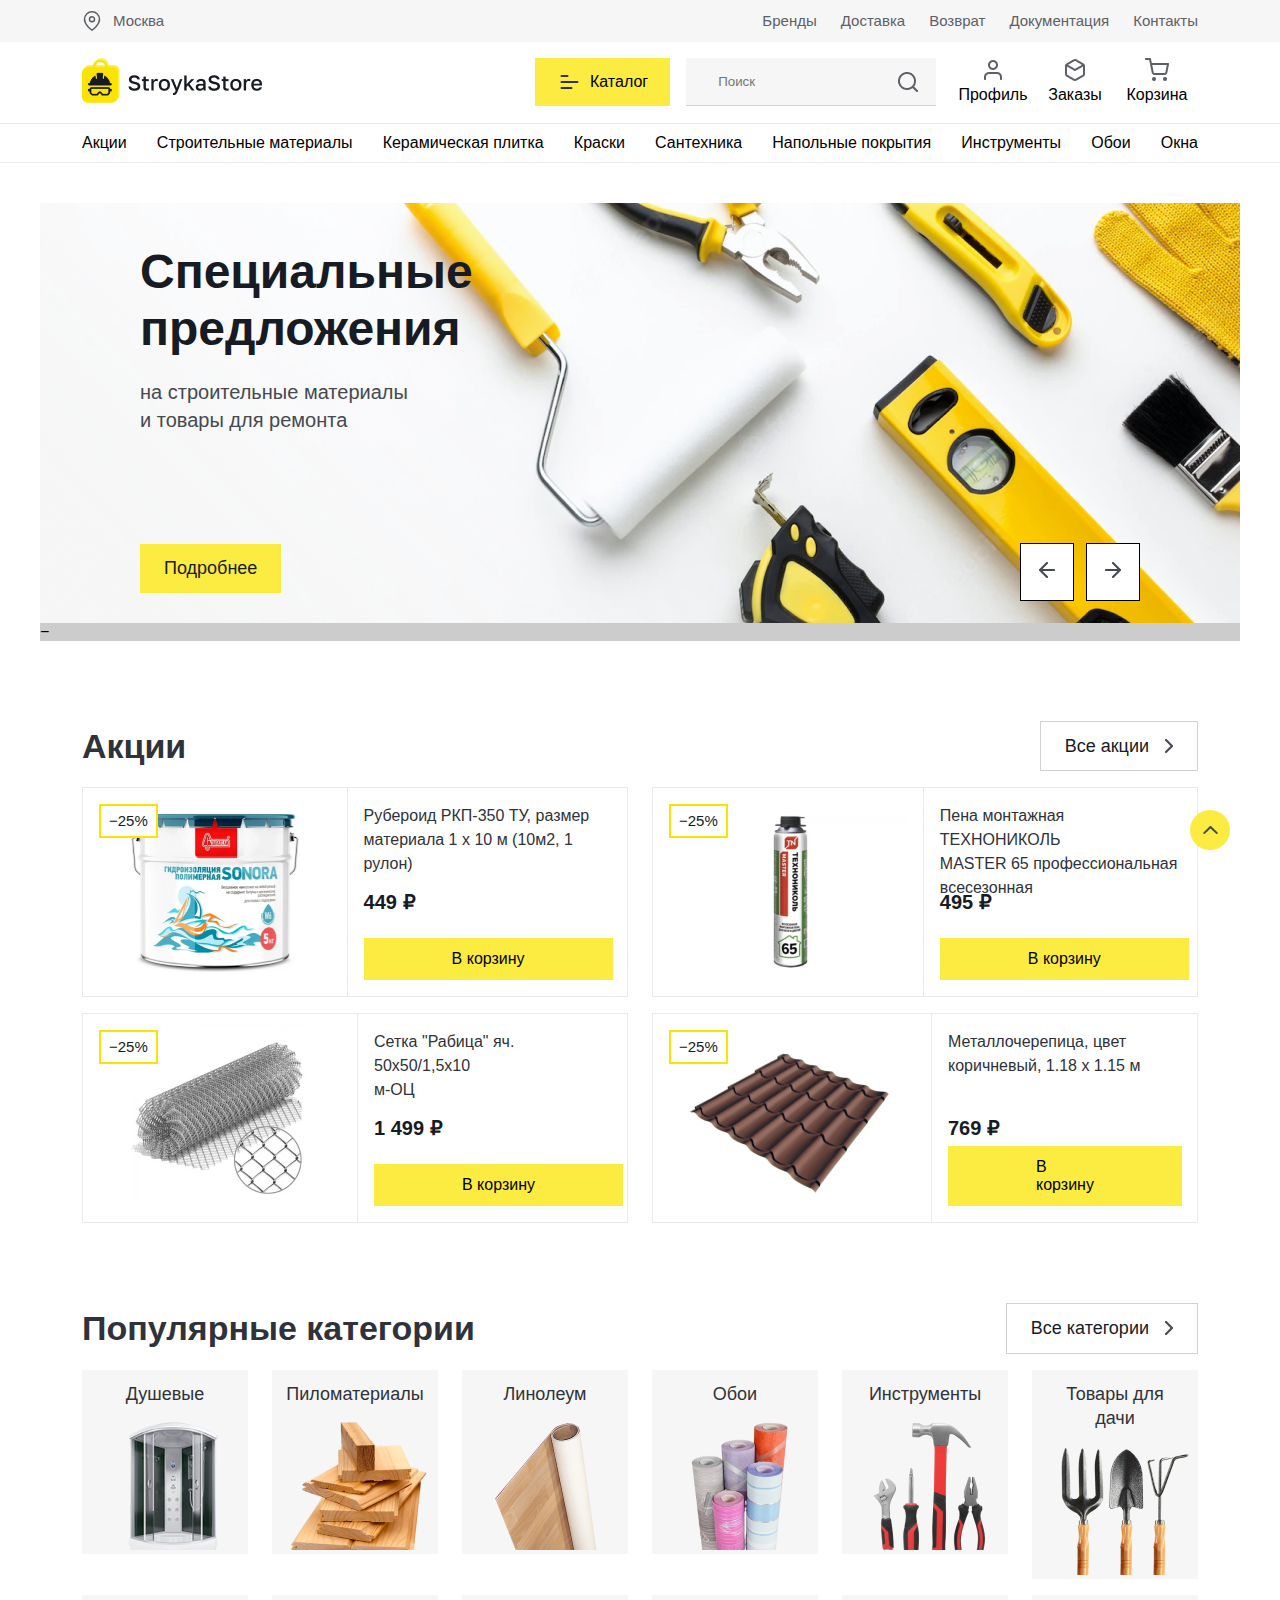
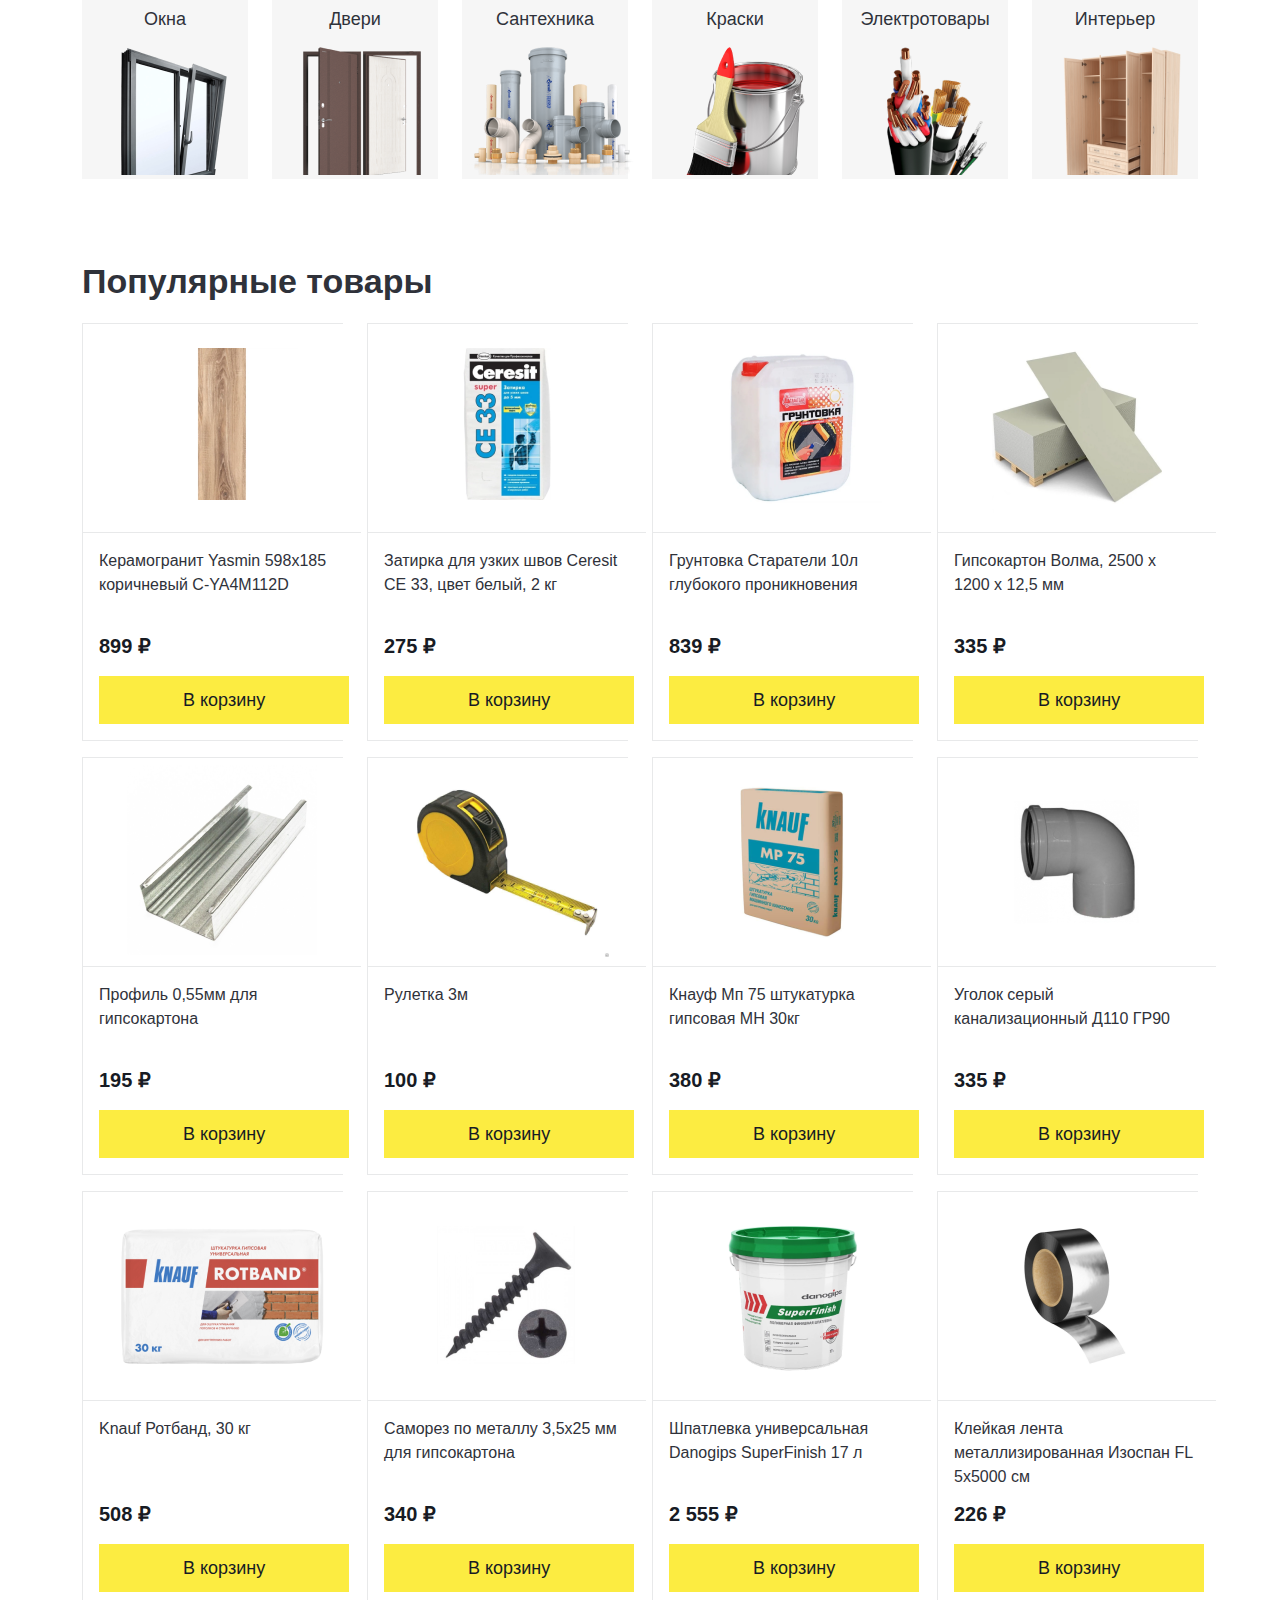
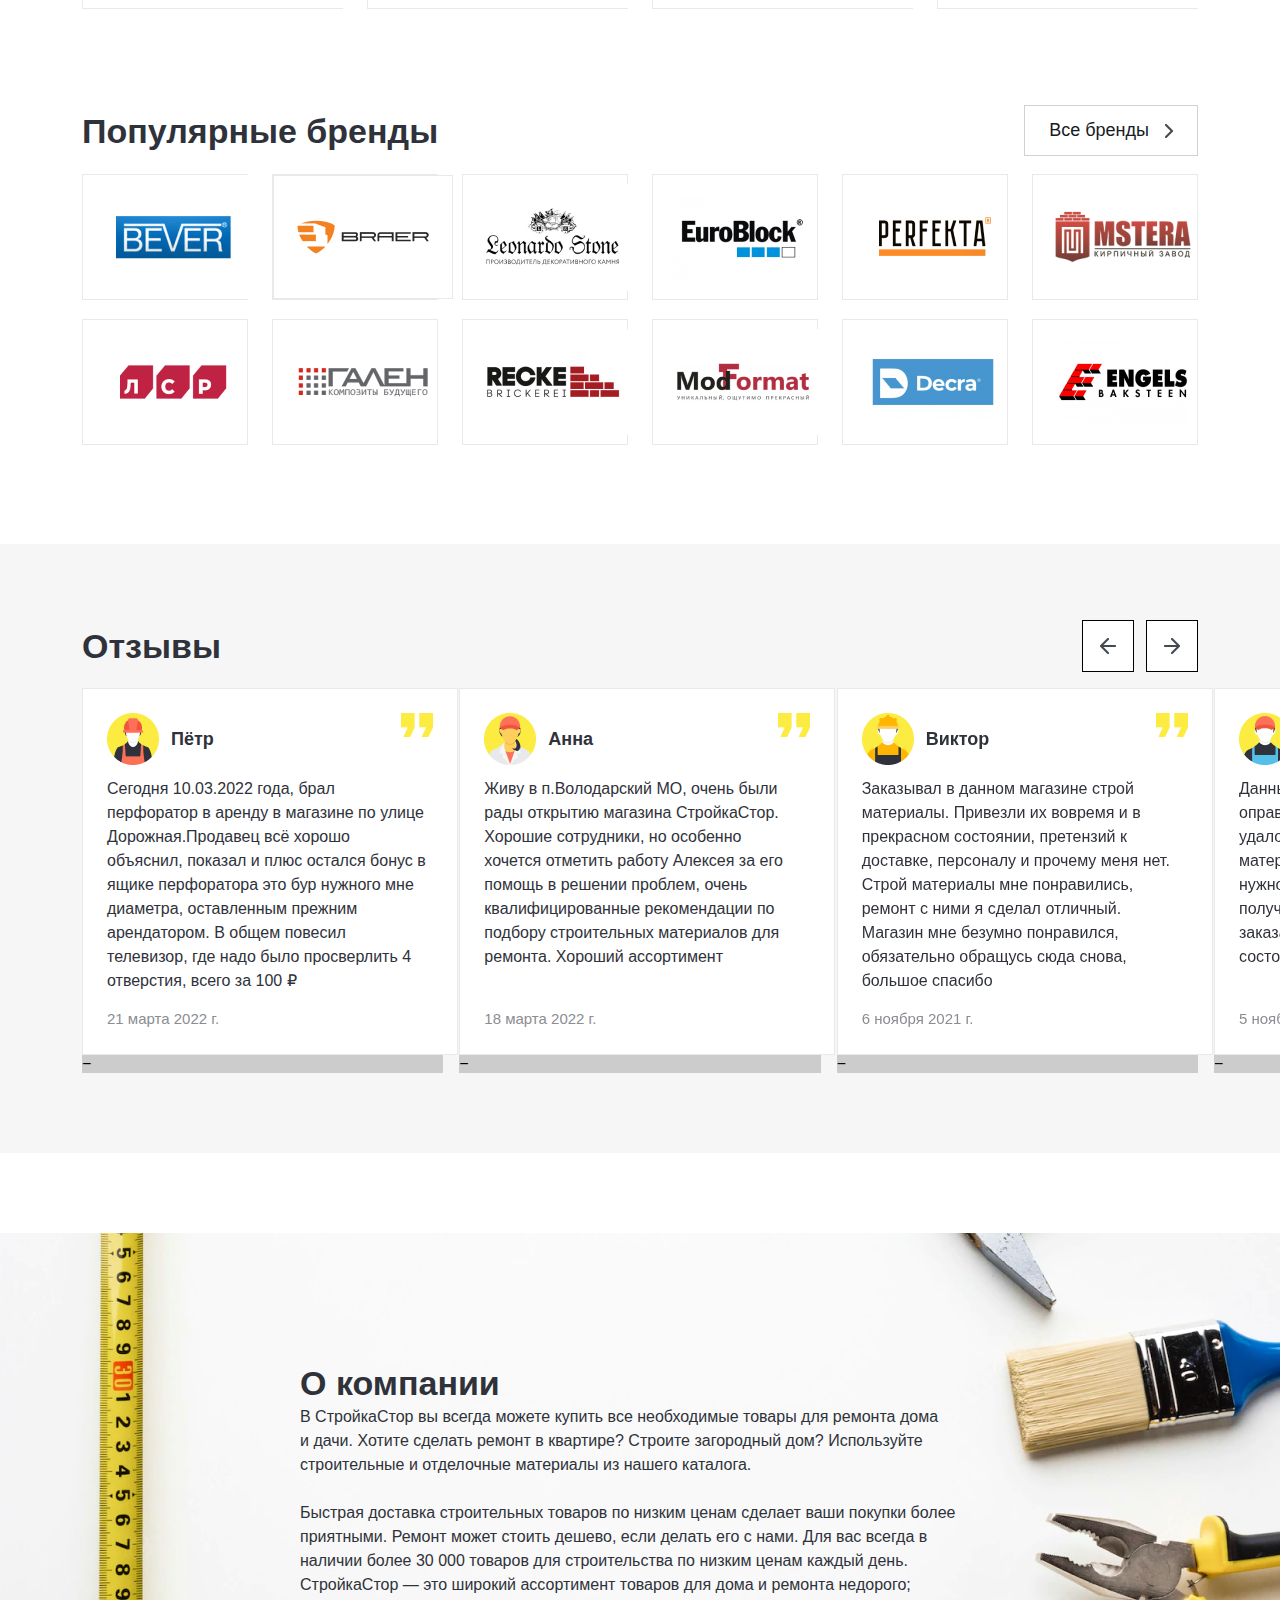
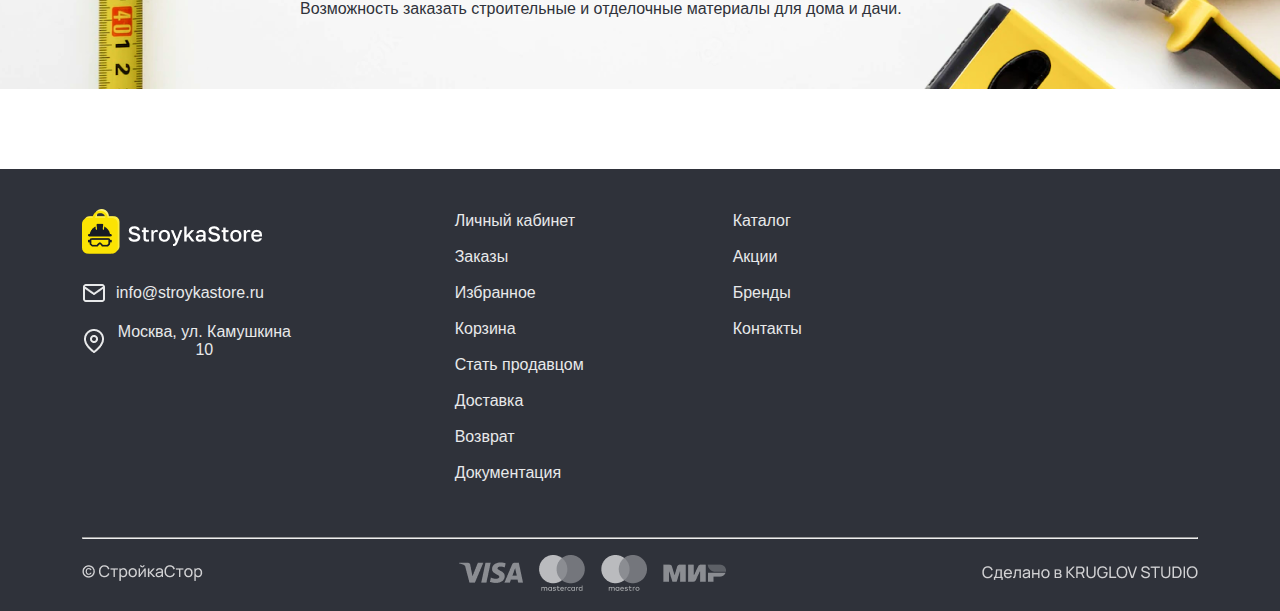
==== index.html @ e0a4f1cd "обновила структуру" ====
<!DOCTYPE html>
<html lang="en">

<head>
    <meta charset="UTF-8">
    <meta http-equiv="X-UA-Compatible" content="IE=edge">
    <meta name="viewport" content="width=device-width, initial-scale=1.0">
    <title>Document</title>
    <link rel="stylesheet" href="./src/css/style.css">
</head>

<body>
    <header class="header" id="header">
        <div class="header-desktop">
            <div class="header-top">
                <div class="container">
                    <div class="d-flex justify-content-between align-items-center">
                        <a href="#" class="header-top__link" id="open-city-popup">
                            <img class="header-top__img" src="./src/images/header/location.svg" alt="pin"> Москва
                        </a>
                        <div class="d-flex header-top__menu">
                            <a href="./src/pages/brand/" class="header-top__link">Бренды</a>
                            <a href="./src/pages/delivery/" class="header-top__link">Доставка</a>
                            <a href="./src/pages/return/" class="header-top__link">Возврат</a>
                            <a href="./src/pages/docs/" class="header-top__link">Документация</a>
                            <a href="./src/pages/contacts/" class="header-top__link">Контакты</a>
                        </div>
                    </div>
                </div>
            </div>
            <div class="header-middle">
                <div class="container">
                    <div class="d-flex justify-content-between">
                        <a href="" class="header-middle__logo">
                            <img src="./src/images/header/logo.png" alt="" class="header-middle__logo-img">
                        </a>
                        <div class="d-flex align-items-center header-middle__common">
                            <a href="./src/pages/catalog/" class="header-middle__catalog">
                                <svg width="25" height="24" viewBox="0 0 25 24" fill="none"
                                    xmlns="http://www.w3.org/2000/svg">
                                    <path d="M4.5 18L14.5 18" stroke="#2F323A" stroke-width="2" stroke-linecap="round"
                                        stroke-linejoin="round" />
                                    <path d="M4.5 12L20.5 12" stroke="#2F323A" stroke-width="2" stroke-linecap="round"
                                        stroke-linejoin="round" />
                                    <path d="M4.5 6L10.5 6" stroke="#2F323A" stroke-width="2" stroke-linecap="round"
                                        stroke-linejoin="round" />
                                </svg>
                                Каталог
                            </a>

                            <form action="" class="header-middle__form">
                                <input type="text" placeholder="Поиск" class="header-middle__input">
                                <button type="submit" class="header-middle__btn">
                                    <img class="header-middle__img" src="./src/images/header/Icon (4).png" alt="">
                                </button>
                            </form>
                            <div class="header-middle__profile">
                                <a href="" class="header-middle__link" id="open-login-popup">
                                    <img src="./src/images/header/Icon (1).png" alt="">
                                    Профиль
                                </a>
                                <a href="" class="header-middle__link">
                                    <img src="./src/images/header/Icon (2).png" alt="">
                                    <br>
                                    Заказы
                                </a>
                                <a href="" class="header-middle__link">
                                    <img src="./src/images/header/Icon (3).png" alt="">
                                    Корзина
                                </a>
                            </div>
                        </div>
                    </div>
                </div>
            </div>
            <div class="header-bottom">
                <div class="container">
                    <nav class="d-flex header-bottom__nav justify-content-between align-items-center">
                        <a href="" class="header-bottom__link">Акции</a>
                        <a href="" class="header-bottom__link">Строительные материалы</a>
                        <a href="" class="header-bottom__link">Керамическая плитка</a>
                        <a href="" class="header-bottom__link">Краски</a>
                        <a href="" class="header-bottom__link">Сантехника</a>
                        <a href="" class="header-bottom__link">Напольные покрытия</a>
                        <a href="" class="header-bottom__link">Инструменты</a>
                        <a href="" class="header-bottom__link">Обои</a>
                        <a href="" class="header-bottom__link">Окна</a>
                    </nav>


                </div>
            </div>
        </div>
        <div class="header-mobile">
            <div class="header-top">
                <div class="container">
                    <div class="d-flex justify-content-between flex-wrap">
                        <div class="burger-menu">
                            <span class="burger-menu__line"></span>
                        </div>
                        <a href="../../../" class="header-top__logo">
                            <img src="./src/images/header/logo.png" alt="" class="header-top__logo-img">
                        </a>
                        <a href="" class="header-top__link">
                            <img src="./src/images/header/Icon (3).png" alt="">
                        </a>
                        <form action="" class="header-top__form">
                            <input type="text" placeholder="Поиск" class="header-top__input">
                            <button type="submit" class="header-top__btn">
                                <img class="header-top__img" src="./src/images/header/Icon (4).png" alt="">
                            </button>
                        </form>
                    </div>
                </div>
            </div>
            <div class="header-bottom">
                <a href="" class="menu-link">Акции</a>
                <a href="" class="menu-link">Строительные материалы</a>
                <a href="" class="menu-link">Керамическая плитка</a>
                <a href="" class="menu-link">Краски</a>
                <a href="" class="menu-link">Сантехника</a>
                <a href="" class="menu-link">Напольные покрытия</a>
                <a href="" class="menu-link">Инструменты</a>
                <a href="" class="menu-link">Обои</a>
                <a href="" class="menu-link">Окна</a>
            </div>
        </div>
    </header>
    <main class="main">
        <section class="home">
            <div class="owl-carousel owl-theme owl-loaded" id="home-slider">
                <div class="owl-stage-outer">
                    <div class="owl-stage">
                        <div class="owl-item">
                            <div class="home-slide home-slide_first">
                                <h2 class="home-slide__title">
                                    Специальные <br> предложения
                                </h2>
                                <h3 class="home-slide__text">
                                    на строительные материалы <br> и товары для ремонта
                                </h3>
                                <a href="" class="home-slide__more-btn">Подробнее</a>
                            </div>

                        </div>
                        <div class="owl-item">
                            <div class="home-slide home-slide_second">
                                <h1 class="home-slide__title">
                                    Распродажа <br> инструментов
                                </h1>
                                <p class="home-slide__text">
                                    «СтройкаСтор» стремится сделать условия покупки <br> максимально выгодными для
                                    каждого
                                    покупателя, поэтому <br> на сайте регулярно появляются товары со скидкой
                                </p>
                                <a href="" class="home-slide__more-btn">Подробнее</a>
                            </div>
                        </div>
                    </div>
                </div>
                <div class="owl-nav">
                    <div class="home__prev">
                        <img src="./src/images/home/left.png" alt="">
                    </div>
                    <div class="home__next">
                        <img src="./src/images/home/right.png" alt="">
                    </div>
                </div>
            </div>
        </section>
        <section class="stock">
            <div class="container">
                <div class="stock__header">
                    <h2 class="stock__header-title">
                        Акции
                    </h2>
                    <a href="" class="stock__header-btn">
                        Все акции <img class="stock__header-img" src="./src/images/stock/right.png" alt="">
                    </a>
                </div>
                <div class="row">
                    <div class="col-6">
                        <div class="stock__box-block">
                            <div class="stock__box-sonora">
                                <div class="stock__box-img-deg">
                                    −25%
                                </div>
                            </div>
                            <div class="stock__box-general">
                                <div class="stock__box-general-text">
                                    Рубероид РКП-350 ТУ, размер <br> материала 1 х 10 м (10м2, 1 рулон)
                                </div>
                                <div class="stock__box-general-price">
                                    449 ₽
                                </div>
                                <div class="stock__box-general-btn">
                                    В корзину
                                </div>

                            </div>
                        </div>
                    </div>
                    <div class="col-6">
                        <div class="stock__box-block">
                            <div class="stock__box-master65">
                                <div class="stock__box-img-deg">
                                    −25%
                                </div>
                            </div>
                            <div class="stock__box-general">
                                <div class="stock__box-general-text">
                                    Пена монтажная ТЕХНОНИКОЛЬ <br> MASTER 65 профессиональная <br> всесезонная
                                </div>
                                <div class="stock__box-general-price">
                                    495 ₽
                                </div>
                                <div class="stock__box-general-btn">
                                    В корзину
                                </div>

                            </div>
                        </div>
                    </div>

                </div>
                <div class="row">
                    <div class="col-6">
                        <div class="stock__box-block">
                            <div class="stock__box-netting">
                                <div class="stock__box-img-deg">
                                    −25%
                                </div>
                            </div>
                            <div class="stock__box-general">
                                <div class="stock__box-general-text">
                                    Сетка "Рабица" яч. 50х50/1,5х10 <br> м-ОЦ
                                </div>
                                <div class="stock__box-general-price">
                                    1 499 ₽
                                </div>
                                <div class="stock__box-general-btn">
                                    В корзину
                                </div>

                            </div>
                        </div>
                    </div>
                    <div class="col-6">
                        <div class="stock__box-block">
                            <div class="stock__box-metal-tile">
                                <div class="stock__box-img-deg">
                                    −25%
                                </div>
                            </div>
                            <div class="stock__box-general">
                                <div class="stock__box-general-text">
                                    Металлочерепица, цвет <br> коричневый, 1.18 х 1.15 м
                                </div>
                                <div class="stock__box-general-price">
                                    769 ₽
                                </div>
                                <div class="stock__box-general-btn">
                                    В корзину
                                </div>

                            </div>
                        </div>
                    </div>
                </div>
            </div>
            </div>
        </section>
        <section class="category">
            <div class="container">
                <div class="category__header">
                    <h2 class="category__header-title">
                        Популярные категории
                    </h2>
                    <a href="" class="category__header-btn">
                        Все категории <img class="category__header-img" src="./src/images/stock/right.png" alt="">
                    </a>
                </div>

                <div class="row">

                    <div class="col-2">
                        <div class="category__box-block">
                            <p class="category__box-block-title">
                                Душевые
                            </p>
                            <div class="category__box-block-img">
                                <img src="./src/images/category/img1.png" alt="" class="category__box-block-img-1">
                            </div>
                        </div>
                    </div>
                    <div class="col-2">
                        <div class="category__box-block">
                            <p class="category__box-block-title">
                                Пиломатериалы
                            </p>
                            <div class="category__box-block-img">
                                <img src="./src/images/category/img2.png" alt="" class="category__box-block-img-2">
                            </div>
                        </div>
                    </div>
                    <div class="col-2">
                        <div class="category__box-block">
                            <p class="category__box-block-title">
                                Линолеум
                            </p>
                            <div class="category__box-block-img">
                                <img src="./src/images/category/img3.png" alt="" class="category__box-block-img-3">
                            </div>
                        </div>
                    </div>
                    <div class="col-2">
                        <div class="category__box-block">
                            <p class="category__box-block-title">
                                Обои
                            </p>
                            <div class="category__box-block-img">
                                <img src="./src/images/category/img4.png" alt="" class="category__box-block-img-4">
                            </div>
                        </div>
                    </div>
                    <div class="col-2">
                        <div class="category__box-block">
                            <p class="category__box-block-title">
                                Инструменты
                            </p>
                            <div class="category__box-block-img">
                                <img src="./src/images/category/img5.png" alt="" class="category__box-block-img-5">
                            </div>
                        </div>
                    </div>
                    <div class="col-2">
                        <div class="category__box-block">
                            <p class="category__box-block-title">
                                Товары для дачи
                            </p>
                            <div class="category__box-block-img">
                                <img src="./src/images/category/img6.png" alt="" class="category__box-block-img-6">
                            </div>
                        </div>
                    </div>

                </div>


                <div class="row">

                    <div class="col-2">
                        <div class="category__box-block">
                            <p class="category__box-block-title">
                                Окна
                            </p>
                            <div class="category__box-block-img">
                                <img src="./src/images/category/img7.png" alt="" class="category__box-block-img-7">
                            </div>
                        </div>
                    </div>
                    <div class="col-2">
                        <div class="category__box-block">
                            <p class="category__box-block-title">
                                Двери
                            </p>
                            <div class="category__box-block-img">
                                <img src="./src/images/category/img8.png" alt="" class="category__box-block-img-8">
                            </div>
                        </div>
                    </div>
                    <div class="col-2">
                        <div class="category__box-block">
                            <p class="category__box-block-title">
                                Сантехника
                            </p>
                            <div class="category__box-block-img">
                                <img src="./src/images/category/img9.png" alt="" class="category__box-block-img-9">
                            </div>
                        </div>
                    </div>
                    <div class="col-2">
                        <div class="category__box-block">
                            <p class="category__box-block-title">
                                Краски
                            </p>
                            <div class="category__box-block-img">
                                <img src="./src/images/category/img10.png" alt="" class="category__box-block-img-10">
                            </div>
                        </div>
                    </div>
                    <div class="col-2">
                        <div class="category__box-block">
                            <p class="category__box-block-title">
                                Электротовары
                            </p>
                            <div class="category__box-block-img">
                                <img src="./src/images/category/img11.png" alt="" class="category__box-block-img-11">
                            </div>
                        </div>
                    </div>
                    <div class="col-2">
                        <div class="category__box-block">
                            <p class="category__box-block-title">
                                Интерьер
                            </p>
                            <div class="category__box-block-img">
                                <img src="./src/images/category/img12.png" alt="" class="category__box-block-img-12">
                            </div>
                        </div>
                    </div>
                </div>
            </div>
        </section>
        <section class="bestsellers">
            <div class="container">
                <h2 class="bestsellers__title">
                    Популярные товары
                </h2>
                <div class="row">
                    <div class="col-3">
                        <div class="bestsellers__box-block">
                            <div class="bestsellers__box-img">
                                <img src="./src/images/bestsellers/Img1.png" alt="" class="bestsellers__box-image">
                            </div>
                            <div class="bestsellers__box-general">
                                <div class="bestsellers__box-general-text">
                                    Керамогранит Yasmin 598х185 <br> коричневый C-YA4M112D
                                </div>
                                <div class="bestsellers__box-general-price">
                                    899 ₽
                                </div>
                                <div class="bestsellers__box-general-btn">
                                    В корзину
                                </div>
                            </div>
                        </div>
                    </div>
                    <div class="col-3">
                        <div class="bestsellers__box-block">
                            <div class="bestsellers__box-img">
                                <img src="./src/images/bestsellers/Img2.png" alt="" class="bestsellers__box-image">
                            </div>
                            <div class="bestsellers__box-general">
                                <div class="bestsellers__box-general-text">
                                    Затирка для узких швов Ceresit <br> СЕ 33, цвет белый, 2 кг
                                </div>
                                <div class="bestsellers__box-general-price">
                                    275 ₽
                                </div>
                                <div class="bestsellers__box-general-btn">
                                    В корзину
                                </div>
                            </div>
                        </div>
                    </div>
                    <div class="col-3">
                        <div class="bestsellers__box-block">
                            <div class="bestsellers__box-img">
                                <img src="./src/images/bestsellers/Img3.png" alt="" class="bestsellers__box-image">
                            </div>
                            <div class="bestsellers__box-general">
                                <div class="bestsellers__box-general-text">
                                    Грунтовка Старатели 10л <br> глубокого проникновения
                                </div>
                                <div class="bestsellers__box-general-price">
                                    839 ₽
                                </div>
                                <div class="bestsellers__box-general-btn">
                                    В корзину
                                </div>
                            </div>
                        </div>
                    </div>
                    <div class="col-3">
                        <div class="bestsellers__box-block">
                            <div class="bestsellers__box-img">
                                <img src="./src/images/bestsellers/Img4.png" alt="" class="bestsellers__box-image">
                            </div>
                            <div class="bestsellers__box-general">
                                <div class="bestsellers__box-general-text">
                                    Гипсокартон Волма, 2500 х <br> 1200 х 12,5 мм

                                </div>
                                <div class="bestsellers__box-general-price">
                                    335 ₽
                                </div>
                                <div class="bestsellers__box-general-btn">
                                    В корзину
                                </div>
                            </div>
                        </div>
                    </div>
                </div>
                <div class="row">
                    <div class="col-3">
                        <div class="bestsellers__box-block">
                            <div class="bestsellers__box-img">
                                <img src="./src/images/bestsellers/Img5.png" alt="" class="bestsellers__box-image">
                            </div>
                            <div class="bestsellers__box-general">
                                <div class="bestsellers__box-general-text">
                                    Профиль 0,55мм для <br> гипсокартона
                                </div>
                                <div class="bestsellers__box-general-price">
                                    195 ₽
                                </div>
                                <div class="bestsellers__box-general-btn">
                                    В корзину
                                </div>
                            </div>
                        </div>
                    </div>
                    <div class="col-3">
                        <div class="bestsellers__box-block">
                            <div class="bestsellers__box-img">
                                <img src="./src/images/bestsellers/Img6.png" alt="" class="bestsellers__box-image">
                            </div>
                            <div class="bestsellers__box-general">
                                <div class="bestsellers__box-general-text">
                                    Рулетка 3м
                                </div>
                                <div class="bestsellers__box-general-price">
                                    100 ₽
                                </div>
                                <div class="bestsellers__box-general-btn">
                                    В корзину
                                </div>
                            </div>
                        </div>
                    </div>
                    <div class="col-3">
                        <div class="bestsellers__box-block">
                            <div class="bestsellers__box-img">
                                <img src="./src/images/bestsellers/Img7.png" alt="" class="bestsellers__box-image">
                            </div>
                            <div class="bestsellers__box-general">
                                <div class="bestsellers__box-general-text">
                                    Кнауф Мп 75 штукатурка <br> гипсовая МН 30кг
                                </div>
                                <div class="bestsellers__box-general-price">
                                    380 ₽
                                </div>
                                <div class="bestsellers__box-general-btn">
                                    В корзину
                                </div>
                            </div>
                        </div>
                    </div>
                    <div class="col-3">
                        <div class="bestsellers__box-block">
                            <div class="bestsellers__box-img">
                                <img src="./src/images/bestsellers/Img8.png" alt="" class="bestsellers__box-image">
                            </div>
                            <div class="bestsellers__box-general">
                                <div class="bestsellers__box-general-text">
                                    Уголок серый <br> канализационный Д110 ГР90
                                </div>
                                <div class="bestsellers__box-general-price">
                                    335 ₽
                                </div>
                                <div class="bestsellers__box-general-btn">
                                    В корзину
                                </div>
                            </div>
                        </div>
                    </div>
                </div>
                <div class="row">
                    <div class="col-3">
                        <div class="bestsellers__box-block">
                            <div class="bestsellers__box-img">
                                <img src="./src/images/bestsellers/Img9.png" alt="" class="bestsellers__box-image">
                            </div>
                            <div class="bestsellers__box-general">
                                <div class="bestsellers__box-general-text">
                                    Knauf Ротбанд, 30 кг
                                </div>
                                <div class="bestsellers__box-general-price">
                                    508 ₽
                                </div>
                                <div class="bestsellers__box-general-btn">
                                    В корзину
                                </div>
                            </div>
                        </div>
                    </div>
                    <div class="col-3">
                        <div class="bestsellers__box-block">
                            <div class="bestsellers__box-img">
                                <img src="./src/images/bestsellers/Img10.png" alt="" class="bestsellers__box-image">
                            </div>
                            <div class="bestsellers__box-general">
                                <div class="bestsellers__box-general-text">
                                    Саморез по металлу 3,5х25 мм <br> для гипсокартона
                                </div>
                                <div class="bestsellers__box-general-price">
                                    340 ₽
                                </div>
                                <div class="bestsellers__box-general-btn">
                                    В корзину
                                </div>
                            </div>
                        </div>
                    </div>
                    <div class="col-3">
                        <div class="bestsellers__box-block">
                            <div class="bestsellers__box-img">
                                <img src="./src/images/bestsellers/Img11.png" alt="" class="bestsellers__box-image">
                            </div>
                            <div class="bestsellers__box-general">
                                <div class="bestsellers__box-general-text">
                                    Шпатлевка универсальная <br> Danogips SuperFinish 17 л
                                </div>
                                <div class="bestsellers__box-general-price">
                                    2 555 ₽
                                </div>
                                <div class="bestsellers__box-general-btn">
                                    В корзину
                                </div>
                            </div>
                        </div>
                    </div>
                    <div class="col-3">
                        <div class="bestsellers__box-block">
                            <div class="bestsellers__box-img">
                                <img src="./src/images/bestsellers/Img12.png" alt="" class="bestsellers__box-image">
                            </div>
                            <div class="bestsellers__box-general">
                                <div class="bestsellers__box-general-text">
                                    Клейкая лента <br> металлизированная Изоспан FL <br> 5х5000 см
                                </div>
                                <div class="bestsellers__box-general-price">
                                    226 ₽
                                </div>
                                <div class="bestsellers__box-general-btn">
                                    <a href="" class="bestsellers__box-general-link">В корзину</a>
                                </div>
                            </div>
                        </div>
                    </div>
                </div>
            </div>
        </section>
        <section class="brands">
            <div class="container">
                <div class="brands__header">
                    <h2 class="brands__header-title">
                        Популярные бренды
                    </h2>
                    <a href="" class="brands__header-btn">
                        Все бренды <img class="brands__header-img" src="./src/images/stock/right.png" alt="">
                    </a>
                </div>

                <div class="row">
                    <div class="col-2">
                        <div class="brands__box">
                            <a href="" class="brands__link">
                                <img src="./src/images/brands/img1.png" alt="" class="brands__img"></a>
                        </div>
                    </div>
                    <div class="col-2">
                        <div class="brands__box">
                            <a href="" class="brands__link">
                                <img src="./src/images/brands/img2.png" alt="" class="brands__img"></a>
                        </div>
                    </div>
                    <div class="col-2">
                        <div class="brands__box">
                            <a href="" class="brands__link">
                                <img src="./src/images/brands/img3.png" alt="" class="brands__img"></a>
                        </div>
                    </div>
                    <div class="col-2">
                        <div class="brands__box">
                            <a href="" class="brands__link">
                                <img src="./src/images/brands/img4.png" alt="" class="brands__img"></a>
                        </div>
                    </div>
                    <div class="col-2">
                        <div class="brands__box">
                            <a href="" class="brands__link">
                                <img src="./src/images/brands/img5.png" alt="" class="brands__img"></a>
                        </div>
                    </div>
                    <div class="col-2">
                        <div class="brands__box">
                            <a href="" class="brands__link">
                                <img src="./src/images/brands/img6.png" alt="" class="brands__img"></a>
                        </div>
                    </div>
                </div>
                <div class="row">
                    <div class="col-2">
                        <div class="brands__box">
                            <a href="" class="brands__link">
                                <img src="./src/images/brands/img7.png" alt="" class="brands__img"></a>
                        </div>
                    </div>
                    <div class="col-2">
                        <div class="brands__box">
                            <a href="" class="brands__link">
                                <img src="./src/images/brands/img8.png" alt="" class="brands__img"></a>
                        </div>
                    </div>
                    <div class="col-2">
                        <div class="brands__box">
                            <a href="" class="brands__link">
                                <img src="./src/images/brands/img9.png" alt="" class="brands__img"></a>
                        </div>
                    </div>
                    <div class="col-2">
                        <div class="brands__box">
                            <a href="" class="brands__link">
                                <img src="./src/images/brands/img10.png" alt="" class="brands__img"></a>
                        </div>
                    </div>
                    <div class="col-2">
                        <div class="brands__box">
                            <a href="" class="brands__link">
                                <img src="./src/images/brands/img11.png" alt="" class="brands__img"></a>
                        </div>
                    </div>
                    <div class="col-2">
                        <div class="brands__box">
                            <a href="" class="brands__link">
                                <img src="./src/images/brands/img12.png" alt="" class="brands__img"></a>
                        </div>
                    </div>
                </div>
            </div>
        </section>
        <section class="feedback">
            <div class="container">
                <h2 class="feedback__title">
                    Отзывы
                </h2>
                <div class="owl-carousel owl-theme owl-loaded" id="feedback-slider">
                    <div class="owl-stage-outer">
                        <div class="owl-stage">
                            <div class="owl-item">
                                <div class="feedback-card">
                                    <div class="feedback-card_top">
                                        <div class="feedback-card_user">
                                            <img src="./src/images/feedback/ava1.png" alt=""
                                                class="feedback-card_avatar">
                                            <p class="feedback-card_name">
                                                Пётр
                                            </p>
                                        </div>
                                        <img src="./src/images/feedback/quotes.png" alt="" class="feedback-card_quotes">
                                    </div>
                                    <p class="feedback-card_comment">
                                        Сегодня 10.03.2022 года, брал <br> перфоратор в аренду в магазине по улице
                                        <br>Дорожная.Продавец всё хорошо <br> объяснил, показал и плюс остался бонус
                                        в<br> ящике
                                        перфоратора это
                                        бур нужного мне диаметра, оставленным прежним <br> арендатором. В общем
                                        повесил<br>телевизор, где надо было просверлить 4 <br> отверстия, всего за 100 ₽
                                    </p>
                                    <p class="feedback-card_date">
                                        21 марта 2022 г.
                                    </p>
                                </div>
                            </div>
                            <div class="owl-item">
                                <div class="feedback-card">
                                    <div class="feedback-card_top">
                                        <div class="feedback-card_user">
                                            <img src="./src/images/feedback/ava2.png" alt=""
                                                class="feedback-card_avatar">
                                            <p class="feedback-card_name">
                                                Анна
                                            </p>
                                        </div>
                                        <img src="./src/images/feedback/quotes.png" alt="" class="feedback-card_quotes">
                                    </div>
                                    <p class="feedback-card_comment">
                                        Живу в п.Володарский МО, очень были <br> рады открытию магазина СтройкаСтор.
                                        <br>
                                        Хорошие
                                        сотрудники, но особенно <br> хочется отметить работу Алексея за его <br>
                                        помощь
                                        в
                                        решении
                                        проблем, очень <br> квалифицированные рекомендации по <br> подбору
                                        строительных
                                        материалов для <br>
                                        ремонта. Хороший ассортимент
                                    </p>
                                    <p class="feedback-card_date">
                                        18 марта 2022 г.
                                    </p>
                                </div>
                            </div>
                            <div class="owl-item">
                                <div class="feedback-card">
                                    <div class="feedback-card_top">
                                        <div class="feedback-card_user">
                                            <img src="./src/images/feedback/ava3.png" alt=""
                                                class="feedback-card_avatar">
                                            <p class="feedback-card_name">
                                                Виктор
                                            </p>
                                        </div>
                                        <img src="./src/images/feedback/quotes.png" alt="" class="feedback-card_quotes">
                                    </div>
                                    <p class="feedback-card_comment">
                                        Заказывал в данном магазине строй <br> материалы. Привезли их
                                        вовремя и в <br>
                                        прекрасном
                                        состоянии, претензий к <br> доставке, персоналу и прочему меня нет.
                                        <br>
                                        Строй
                                        материалы мне
                                        понравились, <br> ремонт с ними я сделал отличный. <br> Магазин мне
                                        безумно
                                        понравился, <br>
                                        обязательно обращусь сюда снова, <br> большое спасибо
                                    </p>
                                    <p class="feedback-card_date">
                                        6 ноября 2021 г.
                                    </p>
                                </div>
                            </div>
                            <div class="owl-item">
                                <div class="feedback-card">
                                    <div class="feedback-card_top">
                                        <div class="feedback-card_user">
                                            <img src="./src/images/feedback/ava4.png" alt=""
                                                class="feedback-card_avatar">
                                            <p class="feedback-card_name">
                                                Дмитрий
                                            </p>
                                        </div>
                                        <img src="./src/images/feedback/quotes.png" alt="" class="feedback-card_quotes">
                                    </div>
                                    <p class="feedback-card_comment">
                                        Данный магазин целиком и полностью <br> оправдал все мои ожидания. Тут мне <br>
                                        удалось
                                        найти апсалютно все нужные мне <br> материалы для отделочных работ и в <br>
                                        нужном
                                        количестве. С доставкой тоже <br> получилось всё удобно. привезли всё в <br>
                                        заказанном
                                        количестве и в отличном <br> состоянии.
                                    </p>
                                    <p class="feedback-card_date">
                                        5 ноября 2021 г.
                                    </p>
                                </div>
                            </div>
                        </div>
                        <div class="owl-nav">
                            <div class="feedback__prev">
                                <img src="./src/images/home/left.png" alt="">
                            </div>
                            <div class="feedback__next">
                                <img src="./src/images/home/right.png" alt="">
                            </div>
                        </div>
                    </div>
                </div>
            </div>
        </section>
        <section class="about">
            <div class="about__bg">
                <h2 class="about__title">
                    О компании
                </h2>
                <p class="about__text">
                    В СтройкаСтор вы всегда можете купить все необходимые товары для ремонта дома <br> и дачи. Хотите
                    сделать
                    ремонт в квартире? Строите загородный дом? Используйте <br> строительные и отделочные материалы из
                    нашего каталога.
                    <br> <br>
                    Быстрая доставка строительных товаров по низким ценам сделает ваши покупки более <br> приятными.
                    Ремонт может стоить дешево, если делать его с нами. Для вас всегда в <br> наличии более 30 000
                    товаров для строительства
                    по низким ценам каждый день. <br>
                    СтройкаСтор — это широкий ассортимент товаров для дома и ремонта недорого; <br> Возможность
                    заказать
                    строительные и отделочные материалы для дома и дачи.
                </p>
            </div>
        </section>
    </main>
    <footer class="footer">
        <div class="container">
            <div class="footer__top">
                <div class="footer__top-mail">
                    <img src="./src/images/footer/logo.png" alt="" class="footer__top-logo"> <br>
                    <a href="" class="footer__top-email">
                        <img src="./src/images/footer/Icon1.png" alt="" class="footer__top-email-icon">
                        info@stroykastore.ru
                    </a> <br>
                    <a href="" class="footer__top-email">
                        <img src="./src/images/footer/Icon2.png" alt="" class="footer__top-email-icon">
                        Москва, ул. Камушкина 10
                    </a>
                </div>

                <nav class="nav">
                    <div class="row">
                        <div class="col-4">
                            <a href="../personalArea/" class="footer__link">
                                <p class="footer__link-text">Личный кабинет</p>
                            </a>
                            <a href="" class="footer__link">
                                <p class="footer__link-text">Заказы</p>
                            </a>
                            <a href="" class="footer__link">
                                <p class="footer__link-text">Избранное</p>
                            </a>
                            <a href="" class="footer__link">
                                <p class="footer__link-text">Корзина</p>
                            </a>
                        </div>
                        <div class="col-4">
                            <a href="../catalog/" class="footer__link">
                                <p class="footer__link-text">Каталог</p>
                            </a>
                            <a href="" class="footer__link">
                                <p class="footer__link-text">Акции</p>
                            </a>
                            <a href="../brand/" class="footer__link">
                                <p class="footer__link-text">Бренды</p>
                            </a>
                            <a href="../contacts/" class="footer__link">
                                <p class="footer__link-text">Контакты</p>
                            </a>
                        </div>
                        <div class="col-4">
                            <a href="" class="footer__link">
                                <p class="footer__link-text">Стать продавцом</p>
                            </a>
                            <a href="../delivery/" class="footer__link">
                                <p class="footer__link-text">Доставка</p>
                            </a>
                            <a href="../return/" class="footer__link">
                                <p class="footer__link-text">Возврат</p>
                            </a>
                            <a href="../docs/" class="footer__link">
                                <p class="footer__link-text">Документация</p>
                            </a>
                        </div>
                    </div>
                </nav>
            </div>
            <hr>
            <div class="footer__bottom">
                <div class="d-flex justify-content-between align-items-center">
                    <img src="./src/images/footer/text1.png" alt="" class="footer__bottom-img">
                    <img src="./src/images/footer/visa-mir.png" alt="" class="footer__bottom-img">
                    <img src="./src/images/footer/KRUGLOV-STUDIO.png" alt="" class="footer__bottom-img">
                </div>
            </div>
        </div>
    </footer>
    <div class="overlay">
        <div class="login-popup">
            <h2 class="login-popup__title">Вход</h2>
            <form action="" class="login-popup__form">
                <label for="mail" class="login-popup__text">
                    E-mail
                    <input type="text" id="mail" name="mail" placeholder="">
                </label>
                <label for="password" class="login-popup__text">
                    Пароль
                    <input type="password" id="password" name="password" placeholder="">
                </label>
            </form>
            <a href="" class="login-popup__question">Забыли пароль?</a>
            <a href="" class="login-popup__btn">Войти</a>
            <button class="login-popup__reg">Создать учетную запись</button>
        </div>
        <div class="reg-popup">
            <h2 class="reg-popup__title">Регистрация</h2>
            <form action="" class="reg-popup__form">
                <div class="reg-popup__box">
                    <label for="mail" class="reg-popup__text">
                        Имя
                        <input type="text" id="mail" name="mail" placeholder="">
                    </label>
                    <label for="mail" class="reg-popup__text">
                        E-mail
                        <input type="text" id="mail" name="mail" placeholder="">
                    </label>
                </div>
                <div class="reg-popup__box">
                    <label for="password" class="reg-popup__text">
                        Новый пароль
                        <input type="password" id="password" name="password" placeholder="">
                    </label>

                    <label for="password" class="reg-popup__text">
                        Подтверждение пароля
                        <input type="password" id="password" name="password" placeholder="">
                    </label>
                </div>
            </form>
            <a href="" class="reg-popup__btn">Зарегистрироваться</a>
        </div>
        <div class="city-popup">
            <h2 class="city-popup__title">Выберите ваш город</h2>
            <form action="" class="city-popup__form">
                <input type="text" placeholder="Поиск" class="city-popup__input">
                <button type="submit" class="city-popup__btn">
                    <img class="city-popup__img" src="./src/images/header/Icon (4).png" alt="">
                </button>
            </form>
            <div class="row">
                <div class="col-4">
                    <p class="city-popup__town">
                        Москва
                    </p>
                    <p class="city-popup__town">
                        Екатеринбург
                    </p>
                    <p class="city-popup__town">
                        Челябинск
                    </p>
                    <p class="city-popup__town">
                        Уфа
                    </p>
                    <p class="city-popup__town">
                        Воронеж
                    </p>
                </div>
                <div class="col-4">
                    <p class="city-popup__town">
                        Санкт-Петербург
                    </p>
                    <p class="city-popup__town">
                        Казань
                    </p>
                    <p class="city-popup__town">
                        Самара
                    </p>
                    <p class="city-popup__town">
                        Омск
                    </p>
                    <p class="city-popup__town">
                        Пермь
                    </p>
                </div>
                <div class="col-4">
                    <p class="city-popup__town">
                        Новосибирск
                    </p>
                    <p class="city-popup__town">
                        Нижний Новгород
                    </p>
                    <p class="city-popup__town">
                        Ростов-на-Дону
                    </p>
                    <p class="city-popup__town">
                        Красноярск
                    </p>
                    <p class="city-popup__town">
                        Волгоград
                    </p>
                </div>
            </div>
        </div>
        <div class="card-alert">
            <h2 class="card-alert__title">Спасибо за заказ!</h2>
            <p class="card-alert__text">Скоро с Вами свяжется наш менеджер!</p>
            <a href="" class="card-alert__btn">Вернуться в магазин</a>
        </div>
        <div class="error-popup">
            <h2 class="error-popup__title">Ошибка</h2>
            <p class="error-popup__text">Проблема с оплатой. Обратитесь <br> за помощью к менеджеру</p>
            <a href="" class="error-popup__btn">Вернуться в магазин</a>
        </div>
        <div class="order-alert">
            <h2 class="order-alert__title">Товар добавлен в корзину</h2>

            <div class="order-alert__card">
                <div class="order-alert__img">
                </div>
                <div class="order-alert__card-right">
                    <div class="order-alert__text">
                        Плита OSB-3 Kronospan 2500 х 1250 х 9 мм, хвойные породы
                    </div>
                    <div class="order-alert__price">
                        995 ₽
                    </div>
                    <div class="order-alert__piece">
                        2 шт.
                    </div>
                </div>
            </div>
            <a href="" class="order-alert__btn-yellow">Перейти в корзину</a>
            <a href="" class="order-alert__btn-fff">Продолжить покупки</a>
        </div>
        <div class="popup-close-btn">

        </div>
    </div>
    <a href="#header" class="to-top-btn">
        <img src="./src/images/header/iconV.png" alt="">
    </a>
    <script src="./src/libs/jquery/jquery.js"></script>
    <script src="./src/libs/owl/owl.carousel.min.js"></script>
    <script src="./src/js/main.js"></script>
</body>

</html>
---- src/css/style.css ----
@charset "UTF-8";
@import '../libs/btstr/bootstrap-grid.min.css';
@import '../fonts/manrope.css';
@import '../libs/owl/owl.carousel.min.css';
@import '../libs/owl/owl.theme.default.css';
* {
  padding: 0;
  margin: 0;
  box-sizing: border-box;
  font-family: "Manrope", sans-serif;
}

a, a:hover {
  text-decoration: none;
  color: inherit;
}

ul {
  list-style-type: none;
}

.to-top-btn {
  position: fixed;
  width: 40px;
  height: 40px;
  background: #FCEC41;
  border-radius: 50%;
  display: flex;
  align-items: center;
  justify-content: center;
  bottom: 50px;
  right: 50px;
}

.header-desktop .header-top {
  background: #f6f6f6;
  padding: 10px 0;
}
.header-desktop .header-top__link {
  display: flex;
  align-items: center;
  gap: 11px;
  font-family: "Manrope", sans-serif;
  font-style: normal;
  font-weight: 500;
  font-size: 15px;
  line-height: 145%;
  /* identical to box height, or 22px */
  /* Text/5D6066 */
  color: #5D6066;
}
.header-desktop .header-top__menu {
  gap: 24px;
}
.header-desktop .header-middle {
  padding: 16px 0;
  border-bottom: 1px solid #E8E9EA;
}
.header-desktop .header-middle__common {
  display: flex;
  margin-left: 114px;
  gap: 16px;
}
.header-desktop .header-middle__catalog {
  display: flex;
  align-items: center;
  padding: 12px 22px;
  gap: 8px;
  width: 144px;
  height: 48px;
  /* Main/FDF074 */
  background: #FCEC41;
}
.header-desktop .header-middle__input {
  border: none;
  padding: 12px 16px;
  background: none;
}
.header-desktop .header-middle__input:focus {
  outline: none;
}
.header-desktop .header-middle__img {
  border: none;
  padding: 12px 16px;
  background: none;
}
.header-desktop .header-middle__btn {
  top: 0;
  right: 0;
  height: 48px;
  position: absolute;
  border: none;
  background: none;
}
.header-desktop .header-middle__form {
  display: flex;
  position: relative;
  max-width: 444px;
  width: 100%;
  height: 48px;
  justify-content: space-between;
  align-items: center;
  padding: 12px 16px;
  gap: 8px;
  background: #F6F6F6;
  border-bottom: 1px solid #D1D1D3;
}
.header-desktop .header-middle__profile {
  display: flex;
}
.header-desktop .header-middle__link {
  width: 82px;
  height: 48px;
  text-align: center;
}
.header-desktop .header-bottom {
  padding: 10px 0;
  border-bottom: 1px solid #E8E9EA;
  gap: 30px;
}
.header-desktop .header-bottom__link {
  gap: 30px;
}
.header-mobile {
  display: none;
}
.header-mobile .header-top {
  position: fixed;
  width: 100%;
  top: 0;
  left: 0;
}
.header-mobile .header-top .burger-menu {
  width: 40px;
  height: 40px;
  padding: 11px;
  position: relative;
  cursor: pointer;
}
.header-mobile .header-top .burger-menu.active .burger-menu__line {
  background: none;
}
.header-mobile .header-top .burger-menu.active .burger-menu__line::before {
  width: 100%;
  top: 0;
  left: 0;
  transform: rotate(45deg);
}
.header-mobile .header-top .burger-menu.active .burger-menu__line::after {
  width: 100%;
  top: 0;
  left: 0;
  transform: rotate(-45deg);
}
.header-mobile .header-top .burger-menu__line {
  position: absolute;
  width: 18px;
  top: 50%;
  left: 50%;
  height: 2px;
  transform: translate(-50%, -50%);
  background: #2F323A;
  border-radius: 3px;
  transition: 0.2s;
}
.header-mobile .header-top .burger-menu__line::before {
  content: "";
  position: absolute;
  width: 8px;
  top: -6px;
  left: 0;
  height: 2.5px;
  background: #2F323A;
  border-radius: 3px;
  transition: 0.3s;
}
.header-mobile .header-top .burger-menu__line::after {
  content: "";
  position: absolute;
  width: 12px;
  bottom: -6px;
  left: 0;
  height: 2.5px;
  background: #2F323A;
  border-radius: 3px;
  transition: 0.3s;
}
.header-mobile .header-top__form {
  display: flex;
  position: relative;
  width: 100%;
  height: 48px;
  justify-content: space-between;
  align-items: center;
  padding: 12px 16px;
  gap: 8px;
  background: #F6F6F6;
  border-bottom: 1px solid #D1D1D3;
}
.header-mobile .header-top__btn {
  top: 0;
  right: 0;
  height: 48px;
  position: absolute;
  border: none;
  background: none;
}
.header-mobile .header-top__input {
  width: 100%;
  border: none;
  padding: 12px 16px;
  background: none;
}
.header-mobile .header-top__input:focus {
  outline: none;
}
.header-mobile .header-top__img {
  border: none;
  padding: 12px 16px;
  background: none;
}
.header-mobile .header-bottom {
  position: fixed;
  width: 100%;
  top: 97.5px;
  left: 0;
  height: calc(100vh - 97.5px);
  background: #fff;
  display: none;
  flex-direction: column;
  align-items: center;
  justify-content: center;
  gap: 20px;
}
.header-mobile .header-bottom.active {
  display: flex;
}

@media screen and (max-width: 1024px) {
  .header-desktop .header-middle__form {
    width: 100%;
  }
  .header-desktop .header-bottom {
    display: none;
  }
}
@media screen and (max-width: 450px) {
  .header-desktop {
    display: none;
  }
  .header-mobile {
    display: block;
  }
}
.home {
  padding: 40px 40px 0;
}
.home-slide {
  padding: 40px 100px;
  max-height: 420px;
  min-height: 420px;
  position: relative;
}
.home-slide_first {
  background: url(../images/home/img1.png) center/cover no-repeat;
}
.home-slide_second {
  background: url(../images/home/img2.png) center/cover no-repeat;
}
.home-slide__title {
  font-style: normal;
  font-weight: 700;
  font-size: 48px;
  line-height: 120%;
  /* or 58px */
  display: flex;
  align-items: center;
  /* Text/171B24 */
  color: #171B24;
  margin-bottom: 20px;
}
.home-slide__text {
  font-style: normal;
  font-weight: 400;
  font-size: 20px;
  line-height: 140%;
  /* or 28px */
  display: flex;
  align-items: center;
  /* Text/454950 */
  color: #454950;
}
.home-slide__more-btn {
  padding: 12px 24px;
  background: #FCEC41;
  font-style: normal;
  font-weight: 500;
  font-size: 18px;
  line-height: 136%;
  /* or 24px */
  /* Text/171B24 */
  color: #171B24;
  display: inline-block;
  position: absolute;
  left: 100px;
  bottom: 30px;
}
.home .owl-nav {
  position: absolute;
  bottom: 40px;
  right: 100px;
  display: flex;
  gap: 12px;
}
.home .owl-nav .home__prev,
.home .owl-nav .home__next {
  background: #FFFFFF;
  /* BG/D1D1D3 */
  border: 1px solid #000000;
  padding: 14px;
}

.stock__header {
  display: flex;
  padding-top: 80px;
  justify-content: space-between;
}
.stock__header-title {
  font-style: normal;
  font-weight: 600;
  font-size: 34px;
  line-height: 130%;
  /* or 44px */
  display: flex;
  align-items: center;
  /* Text/2F323A */
  color: #2F323A;
}
.stock__header-btn {
  display: flex;
  padding: 12px 16px 12px 24px;
  gap: 8px;
  align-items: center;
  background: #FFFFFF;
  /* BG/D1D1D3 */
  border: 1px solid #D1D1D3;
  font-style: normal;
  font-weight: 500;
  font-size: 18px;
  line-height: 136%;
  /* or 24px */
  /* Text/171B24 */
  color: #171B24;
}
.stock__box-block {
  margin-top: 16px;
  display: flex;
  background: #FFFFFF;
  /* BG/E8E9EA */
  border: 1px solid #E8E9EA;
}
.stock__box-img-deg {
  position: absolute;
  top: 16px;
  left: 16px;
  display: inline-block;
  padding: 4px 8px;
  font-style: normal;
  font-weight: 500;
  font-size: 15px;
  line-height: 145%;
  /* identical to box height, or 22px */
  /* Text/171B24 */
  color: #171B24;
  background: #FFFFFF;
  /* Main/FBE303 */
  border: 2px solid #FBE303;
}
.stock__box-sonora {
  position: relative;
  width: 278px;
  height: 208px;
  background: url(../images/stock/Img1.png) center/cover no-repeat;
}
.stock__box-master65 {
  position: relative;
  width: 278px;
  height: 208px;
  background: url(../images/stock/Img2.png) center/cover no-repeat;
}
.stock__box-netting {
  position: relative;
  width: 278px;
  height: 208px;
  background: url(../images/stock/Img3.png) center/cover no-repeat;
}
.stock__box-metal-tile {
  position: relative;
  width: 278px;
  height: 208px;
  background: url(../images/stock/Img4.png) center/cover no-repeat;
}
.stock__box-general {
  position: relative;
  background: #FFFFFF;
  /* BG/E8E9EA */
  border-left: 1px solid #E8E9EA;
}
.stock__box-general-text {
  padding: 16px 16px 0;
  font-style: normal;
  font-weight: 500;
  font-size: 16px;
  line-height: 150%;
  /* or 24px */
  /* Text/2F323A */
  color: #2F323A;
}
.stock__box-general-price {
  position: absolute;
  bottom: 80px;
  left: 16px;
  font-style: normal;
  font-weight: 700;
  font-size: 20px;
  line-height: 140%;
  /* identical to box height, or 28px */
  /* Text/171B24 */
  color: #171B24;
}
.stock__box-general-btn {
  position: absolute;
  left: 16px;
  bottom: 16px;
  padding: 12px 88px;
  background: #FCEC41;
}

.category__header {
  display: flex;
  padding-top: 80px;
  justify-content: space-between;
}
.category__header-title {
  font-style: normal;
  font-weight: 600;
  font-size: 34px;
  line-height: 130%;
  /* or 44px */
  display: flex;
  align-items: center;
  /* Text/2F323A */
  color: #2F323A;
}
.category__header-btn {
  display: flex;
  padding: 12px 16px 12px 24px;
  gap: 8px;
  align-items: center;
  background: #FFFFFF;
  /* BG/D1D1D3 */
  border: 1px solid #D1D1D3;
  font-style: normal;
  font-weight: 500;
  font-size: 18px;
  line-height: 136%;
  /* or 24px */
  /* Text/171B24 */
  color: #171B24;
}
.category__box-block {
  background: #F6F6F6;
  margin-top: 16px;
}
.category__box-block-title {
  padding: 12px 12px 16px;
  font-style: normal;
  font-weight: 500;
  font-size: 18px;
  line-height: 136%;
  /* or 24px */
  text-align: center;
  /* Text/2F323A */
  color: #2F323A;
}
.category__box-block-img {
  max-width: 180px;
  margin: 0 auto;
}

.bestsellers {
  padding-top: 80px;
}
.bestsellers__title {
  padding-bottom: 20px;
  font-style: normal;
  font-weight: 600;
  font-size: 34px;
  line-height: 130%;
  /* or 44px */
  display: flex;
  align-items: center;
  /* Text/2F323A */
  color: #2F323A;
}
.bestsellers__box-block {
  margin-bottom: 16px;
  border: 1px solid #E8E9EA;
}
.bestsellers__box-img {
  justify-content: center;
  display: flex;
  min-width: 278px;
  min-height: 208px;
}
.bestsellers__box-general {
  position: relative;
  justify-content: space-between;
  min-width: 278px;
  min-height: 208px;
  background: #FFFFFF;
  /* BG/E8E9EA */
  border-top: 1px solid #E8E9EA;
}
.bestsellers__box-general-text {
  padding: 16px 16px 0;
  font-style: normal;
  font-weight: 500;
  font-size: 16px;
  line-height: 150%;
  /* or 24px */
  /* Text/2F323A */
  color: #2F323A;
}
.bestsellers__box-general-price {
  position: absolute;
  left: 16px;
  bottom: 80px;
  font-style: normal;
  font-weight: 700;
  font-size: 20px;
  line-height: 140%;
  /* identical to box height, or 28px */
  /* Text/171B24 */
  color: #171B24;
}
.bestsellers__box-general-btn {
  position: absolute;
  bottom: 16px;
  left: 16px;
  width: 90%;
  justify-content: center;
  display: flex;
  padding: 12px 80px;
  background: #FCEC41;
  font-style: normal;
  font-weight: 500;
  font-size: 18px;
  line-height: 136%;
  color: #171B24;
}

.brands {
  padding: 80px 0 80px;
}
.brands__header {
  display: flex;
  justify-content: space-between;
  padding-bottom: 18px;
}
.brands__header-title {
  font-style: normal;
  font-weight: 600;
  font-size: 34px;
  line-height: 130%;
  /* or 44px */
  display: flex;
  align-items: center;
  /* Text/2F323A */
  color: #2F323A;
}
.brands__header-btn {
  display: flex;
  padding: 12px 16px 12px 24px;
  gap: 8px;
  align-items: center;
  background: #FFFFFF;
  /* BG/D1D1D3 */
  border: 1px solid #D1D1D3;
  font-style: normal;
  font-weight: 500;
  font-size: 18px;
  line-height: 136%;
  /* or 24px */
  /* Text/171B24 */
  color: #171B24;
}
.brands__box {
  background: #FFFFFF;
  /* BG/E8E9EA */
  border: 1px solid #E8E9EA;
  margin-bottom: 19px;
}
.brands__img {
  display: flex;
  text-align: center;
}

.feedback {
  padding: 80px 0;
  position: relative;
  background: #F6F6F6;
  width: 100vw;
  overflow: hidden;
}
.feedback .owl-carousel .owl-stage-outer {
  overflow: initial;
}
.feedback__title {
  font-style: normal;
  font-weight: 600;
  font-size: 34px;
  line-height: 130%;
  /* or 44px */
  display: flex;
  align-items: center;
  /* Text/2F323A */
  color: #2F323A;
  margin-bottom: 20px;
}
.feedback-card {
  min-width: 376px;
  padding: 24px;
  background: #FFFFFF;
  /* BG/E8E9EA */
  border: 1px solid #E8E9EA;
}
.feedback-card_top {
  display: flex;
  justify-content: space-between;
  margin-bottom: 12px;
}
.feedback-card_quotes {
  width: 32px !important;
  height: 24px;
}
.feedback-card_user {
  display: flex;
  gap: 12px;
  align-items: center;
  font-style: normal;
  font-weight: 700;
  font-size: 18px;
  line-height: 136%;
  /* or 24px */
  /* Text/2F323A */
  color: #2F323A;
}
.feedback-card_comment {
  min-height: 216px;
  margin-bottom: 15px;
  font-style: normal;
  font-weight: 400;
  font-size: 16px;
  line-height: 150%;
  /* or 24px */
  /* Text/2F323A */
  color: #2F323A;
}
.feedback-card_date {
  font-style: normal;
  font-weight: 500;
  font-size: 15px;
  line-height: 145%;
  /* identical to box height, or 22px */
  /* Text/8B8D92 */
  color: #8B8D92;
}
.feedback .owl-nav {
  position: absolute;
  right: 0;
  display: flex;
  gap: 12px;
  top: -68px;
  margin-top: 0;
}
.feedback .owl-nav .feedback__prev,
.feedback .owl-nav .feedback__next {
  background: #FFFFFF;
  /* BG/D1D1D3 */
  border: 1px solid #000000;
  width: 52px;
  height: 52px;
  display: flex;
  align-items: center;
  justify-content: center;
  cursor: pointer;
}

.about {
  padding: 40px;
}
.about__bg {
  background: url(../images/about/img1.png) center/cover no-repeat;
  min-width: 1360px;
  padding: 40px 100px;
  min-height: 456px;
}
.about__title {
  padding-left: 200px;
  padding-top: 88px;
  font-style: normal;
  font-weight: 600;
  font-size: 34px;
  line-height: 130%;
  /* or 44px */
  display: flex;
  align-items: center;
  /* Text/2F323A */
  color: #2F323A;
}
.about__text {
  padding-left: 200px;
  font-style: normal;
  font-weight: 400;
  font-size: 16px;
  line-height: 150%;
  /* or 24px */
  display: flex;
  align-items: center;
  /* Text/2F323A */
  color: #2F323A;
}

.footer {
  color: #E8E9EA;
  background: #2F323A;
}
.footer .col-4 {
  width: 278px;
}
.footer .nav {
  padding-left: 162px;
}
.footer__link-text {
  padding-bottom: 12px;
  font-style: normal;
  font-weight: 500;
  font-size: 16px;
  line-height: 150%;
  /* identical to box height, or 24px */
}
.footer__top {
  display: flex;
  padding: 40px 0 40px;
}
.footer__top-logo {
  padding-bottom: 22px;
}
.footer__top-email {
  gap: 10px;
  display: flex;
  text-align: center;
  align-items: center;
}
.footer__bottom {
  padding: 16px 0 20px;
}

.overlay {
  font-family: "Manrope", sans-serif;
  position: fixed;
  background: rgba(0, 0, 0, 0.8);
  top: 0;
  left: 0;
  height: 100%;
  width: 100%;
  z-index: 1;
  display: none;
}
.overlay .popup-close-btn {
  position: absolute;
  width: 26px;
  height: 26px;
  top: 33px;
  right: 33px;
  cursor: pointer;
}
.overlay .popup-close-btn::before {
  position: absolute;
  content: "";
  width: 100%;
  height: 2px;
  background: #fff;
  top: 50%;
  transform: translateY(-50%) rotate(45deg);
}
.overlay .popup-close-btn::after {
  position: absolute;
  content: "";
  width: 100%;
  height: 2px;
  background: #fff;
  top: 50%;
  transform: translateY(-50%) rotate(-45deg);
}
.overlay .login-popup {
  display: none;
  position: absolute;
  max-width: 375px;
  width: 100%;
  min-height: 490px;
  background: #fff;
  top: 50%;
  left: 50%;
  transform: translate(-50%, -50%);
}
.overlay .login-popup__title {
  padding: 36px 36px 24px;
  font-style: normal;
  font-weight: 600;
  font-size: 34px;
  line-height: 130%;
  /* Text/2F323A */
  color: #2F323A;
  align-items: center;
  text-align: center;
}
.overlay .login-popup__text {
  font-style: normal;
  font-weight: 500;
  font-size: 16px;
  line-height: 150%;
  /* identical to box height, or 24px */
  padding-left: 36px;
  /* Text/2F323A */
  color: #2F323A;
}
.overlay .login-popup__question {
  color: #5D6066;
  padding: 0 36px 24px;
  display: block;
}
.overlay .login-popup__btn {
  display: inline-block;
  margin-left: 36px;
  font-style: normal;
  font-weight: 500;
  font-size: 18px;
  line-height: 136%;
  /* or 24px */
  /* Text/171B24 */
  color: #171B24;
  padding: 12px 125.5px;
  background: #FCEC41;
}
.overlay .login-popup__reg {
  margin: 12px 36px 36px;
  display: inline-block;
  font-style: normal;
  font-weight: 500;
  font-size: 18px;
  line-height: 136%;
  /* or 24px */
  /* Text/171B24 */
  color: #171B24;
  background: #FFFFFF;
  /* BG/D1D1D3 */
  border: 1px solid #D1D1D3;
  padding: 12px 48px;
}
.overlay .login-popup input[type=text] {
  color: #8B8D92;
  border: 0;
  outline: none;
  display: flex;
  margin: 8px 0 24px;
  max-width: 304px;
  width: 304px;
  min-height: 48px;
  padding: 12px 16px;
  margin-left: 36px;
  background: #F6F6F6;
  border-bottom: 1px solid #D1D1D3;
}
.overlay .login-popup input[type=password] {
  color: #8B8D92;
  border: 0;
  outline: none;
  display: flex;
  margin: 8px 0 12px;
  max-width: 304px;
  min-width: 304px;
  min-height: 48px;
  justify-content: space-between;
  align-items: center;
  padding: 12px 16px;
  margin-left: 36px;
  background: #F6F6F6;
  border-bottom: 1px solid #D1D1D3;
}
.overlay .login-popup__reg {
  cursor: pointer;
}
.overlay .reg-popup {
  position: absolute;
  max-width: 572px;
  width: 100%;
  min-height: 396px;
  background: #fff;
  top: 50%;
  left: 50%;
  transform: translate(-50%, -50%);
  display: none;
}
.overlay .reg-popup__title {
  padding: 36px 36px 24px;
  font-style: normal;
  font-weight: 600;
  font-size: 34px;
  line-height: 130%;
  /* Text/2F323A */
  color: #2F323A;
  align-items: center;
  text-align: center;
}
.overlay .reg-popup__box {
  display: flex;
  justify-content: space-around;
  margin: 0 36px;
  gap: 16px;
}
.overlay .reg-popup__text {
  font-style: normal;
  font-weight: 500;
  font-size: 16px;
  line-height: 150%;
  /* identical to box height, or 24px */
  /* Text/2F323A */
  color: #2F323A;
}
.overlay .reg-popup input[type=text] {
  color: #8B8D92;
  border: 0;
  outline: none;
  display: flex;
  margin: 8px 0 24px;
  max-width: 242px;
  min-width: 242px;
  min-height: 48px;
  padding: 12px 16px;
  background: #F6F6F6;
  border-bottom: 1px solid #D1D1D3;
}
.overlay .reg-popup input[type=password] {
  color: #8B8D92;
  border: 0;
  outline: none;
  display: flex;
  margin: 8px 0 24px;
  max-width: 242px;
  min-width: 242px;
  min-height: 48px;
  padding: 12px 16px;
  background: #F6F6F6;
  border-bottom: 1px solid #D1D1D3;
}
.overlay .reg-popup__btn {
  display: inline-block;
  margin-left: 36px;
  font-style: normal;
  font-weight: 500;
  font-size: 18px;
  line-height: 136%;
  /* or 24px */
  /* Text/171B24 */
  color: #171B24;
  padding: 12px 165px;
  background: #FCEC41;
}
.overlay .city-popup {
  display: none;
  position: absolute;
  max-width: 572px;
  width: 100%;
  min-height: 396px;
  color: #8B8D92;
  background: #fff;
  top: 50%;
  left: 50%;
  transform: translate(-50%, -50%);
}
.overlay .city-popup__title {
  padding: 36px 36px 24px;
  font-style: normal;
  font-weight: 600;
  font-size: 34px;
  line-height: 130%;
  /* Text/2F323A */
  color: #2F323A;
  align-items: center;
  text-align: center;
}
.overlay .city-popup__form {
  margin-left: 36px;
  display: flex;
  max-width: 500px;
  width: 100%;
  height: 48px;
  justify-content: space-between;
  align-items: center;
  padding: 12px 16px;
  background: #F6F6F6;
  /* BG/D1D1D3 */
  border-bottom: 1px solid #D1D1D3;
}
.overlay .city-popup__input {
  border: 0;
  padding: 12px 16px;
  background: none;
}
.overlay .city-popup__input:focus {
  outline: none;
}
.overlay .city-popup__img {
  border: none;
  padding: 12px 16px;
  background: none;
}
.overlay .city-popup__btn {
  height: 48px;
  border: 0;
  background: none;
}
.overlay .city-popup .row {
  padding: 24px 36px 36px;
}
.overlay .city-popup .col-4 {
  gap: 16px;
}
.overlay .city-popup__town {
  cursor: pointer;
  font-style: normal;
  font-weight: 500;
  font-size: 16px;
  line-height: 150%;
  /* identical to box height, or 24px */
  margin-bottom: 16px;
  /* Text/2F323A */
  color: #2F323A;
}
.overlay .error-popup {
  display: none;
  position: absolute;
  max-width: 572px;
  width: 100%;
  min-height: 248px;
  background: #fff;
  top: 50%;
  left: 50%;
  transform: translate(-50%, -50%);
}
.overlay .error-popup__title {
  padding: 36px 36px 12px;
  font-style: normal;
  font-weight: 600;
  font-size: 34px;
  line-height: 130%;
  /* Text/2F323A */
  color: #2F323A;
  align-items: center;
  text-align: center;
}
.overlay .error-popup__text {
  font-style: normal;
  font-weight: 500;
  font-size: 18px;
  line-height: 136%;
  /* or 24px */
  text-align: center;
  /* Text/454950 */
  color: #454950;
}
.overlay .error-popup__btn {
  display: inline-block;
  margin: 24px 179.5px 48px;
  font-style: normal;
  font-weight: 500;
  font-size: 18px;
  line-height: 136%;
  /* or 24px */
  /* Text/171B24 */
  color: #171B24;
  padding: 12px 16px;
  background: #FCEC41;
}
.overlay .card-alert {
  display: none;
  position: absolute;
  max-width: 572px;
  width: 100%;
  min-height: 224px;
  background: #fff;
  top: 50%;
  left: 50%;
  transform: translate(-50%, -50%);
}
.overlay .card-alert__title {
  padding: 36px 36px 12px;
  font-style: normal;
  font-weight: 600;
  font-size: 34px;
  line-height: 130%;
  /* Text/2F323A */
  color: #2F323A;
  align-items: center;
  text-align: center;
}
.overlay .card-alert__text {
  font-style: normal;
  font-weight: 500;
  font-size: 18px;
  line-height: 136%;
  /* or 24px */
  text-align: center;
  /* Text/454950 */
  color: #454950;
}
.overlay .card-alert__btn {
  display: inline-block;
  margin: 24px 179.5px 48px;
  font-style: normal;
  font-weight: 500;
  font-size: 18px;
  line-height: 136%;
  /* or 24px */
  /* Text/171B24 */
  color: #171B24;
  padding: 12px 16px;
  background: #FCEC41;
}
.overlay .order-alert {
  display: none;
  position: absolute;
  max-width: 840px;
  width: 100%;
  min-height: 346px;
  background: #fff;
  top: 50%;
  left: 50%;
  transform: translate(-50%, -50%);
}
.overlay .order-alert__title {
  position: absolute;
  top: 36px;
  left: 69px;
  font-style: normal;
  font-weight: 600;
  font-size: 34px;
  line-height: 130%;
  /* Text/2F323A */
  color: #2F323A;
}
.overlay .order-alert__card {
  position: absolute;
  left: 36px;
  top: 104px;
  display: flex;
  width: 768px;
  height: 134px;
  /* BG/FFFFFF */
  background: #FFFFFF;
  /* BG/E8E9EA */
  border: 1px solid #E8E9EA;
}
.overlay .order-alert__img {
  border-bottom: 1px solid #E8E9EA;
  width: 180px;
  height: 134px;
  background: url(../images/stock/Img1.png) center/cover no-repeat;
}
.overlay .order-alert__card-right {
  border-left: 1px solid #E8E9EA;
}
.overlay .order-alert__text {
  padding: 16px 16px 0;
  font-style: normal;
  font-weight: 500;
  font-size: 16px;
  line-height: 150%;
  /* identical to box height, or 24px */
  /* Text/2F323A */
  color: #2F323A;
}
.overlay .order-alert__price {
  padding: 12px 16px 0;
  font-style: normal;
  font-weight: 700;
  font-size: 20px;
  line-height: 140%;
  /* identical to box height, or 28px */
  /* Text/171B24 */
  color: #171B24;
}
.overlay .order-alert__piece {
  padding: 12px 16px 18px;
  font-family: "Manrope";
  font-style: normal;
  font-weight: 500;
  font-size: 16px;
  line-height: 150%;
  /* identical to box height, or 24px */
  /* Text/2F323A */
  color: #2F323A;
}
.overlay .order-alert__btn-yellow {
  position: absolute;
  bottom: 36px;
  left: 185.5px;
  background: #FCEC41;
  align-items: center;
  padding: 12px 25px;
}
.overlay .order-alert__btn-fff {
  position: absolute;
  bottom: 36px;
  right: 185.5px;
  align-items: center;
  padding: 12px 25px;
  background: #FFFFFF;
  /* BG/D1D1D3 */
  border: 1px solid #D1D1D3;
}

.delivery-home {
  padding: 40px 40px 0;
}
.delivery-home__bg {
  background: url(../images/delivery/frame1.png) center/cover no-repeat;
  min-width: 1360px;
  min-height: 312px;
  padding: 40px 100px;
}
.delivery-home__ul {
  display: flex;
}
.delivery-home__li:not(:last-child)::after {
  display: inline-block;
  margin: 0 0.25rem;
  content: "→";
  font-style: normal;
}
.delivery-home__title {
  font-style: normal;
  font-weight: 700;
  font-size: 48px;
  line-height: 120%;
  /* identical to box height, or 58px */
  display: flex;
  align-items: center;
  /* Text/171B24 */
  color: #171B24;
  padding: 20px 0 20px;
}
.delivery-home__text {
  font-style: normal;
  font-weight: 400;
  font-size: 20px;
  line-height: 150%;
  /* or 30px */
  display: flex;
  align-items: center;
  /* Text/2F323A */
  color: #2F323A;
}

.accordion__block {
  padding: 80px 140px;
  margin-bottom: 80px;
  border: 1px solid #D1D1D3;
}
.accordion__block .accordion__title {
  font-style: normal;
  font-weight: 600;
  font-size: 34px;
  line-height: 130%;
  /* or 44px */
  display: flex;
  align-items: center;
  /* Text/2F323A */
  color: #2F323A;
  padding-bottom: 20px;
}

.accordion {
  background-color: #eee;
  color: #444;
  cursor: pointer;
  padding: 10px;
  width: 100%;
  border: none;
  text-align: left;
  outline: none;
  font-size: 15px;
  transition: 0.4s;
  font-size: 19px;
  font-style: normal;
  font-weight: 500;
  line-height: 136%;
}

.active,
.accordion:hover {
  background-color: #ccc;
}

.accordion:after {
  content: "+";
  color: #777;
  font-weight: bold;
  float: right;
  margin-left: 5px;
}

.active:after {
  content: "−";
}

.panel {
  font-size: 16px;
  font-style: normal;
  font-weight: 400;
  line-height: 150%;
  padding: 0 18px;
  background-color: white;
  max-height: 0;
  overflow: hidden;
  transition: max-height 0.2s ease-out;
}

.delivery__plan {
  padding: 80px 0 80px;
}
.delivery__plan-title {
  font-style: normal;
  font-weight: 600;
  font-size: 34px;
  line-height: 130%;
  /* or 44px */
  display: flex;
  align-items: center;
  /* Text/2F323A */
  padding-bottom: 32px;
}
.delivery__plan-img {
  padding-bottom: 12px;
}
.delivery__plan-text {
  font-style: normal;
  font-weight: 500;
  font-size: 16px;
  line-height: 150%;
  /* or 24px */
  display: flex;
  align-items: center;
  /* Text/2F323A */
  color: #2F323A;
}

.contacts {
  padding: 80px 0 80px;
}
.contacts__title {
  font-style: normal;
  font-weight: 700;
  font-size: 48px;
  line-height: 120%;
  /* identical to box height, or 58px */
  display: flex;
  align-items: center;
  /* Text/171B24 */
  color: #171B24;
  padding-bottom: 40px;
}

.contacts-info__title {
  font-style: normal;
  font-weight: 600;
  font-size: 34px;
  line-height: 130%;
  /* or 44px */
  display: flex;
  align-items: center;
  /* Text/2F323A */
  color: #2F323A;
  padding-bottom: 20px;
}
.contacts-info .col-4 {
  font-style: normal;
  font-weight: 400;
  font-size: 18px;
  line-height: 150%;
  /* or 27px */
  color: #2F323A;
}

.about {
  padding: 80px 0 80px;
}

.docs {
  padding: 80px 0 80px;
}
.docs__ul {
  display: flex;
}
.docs__li:not(:last-child)::after {
  display: inline-block;
  margin: 0 0.25rem;
  content: "→";
  font-style: normal;
}
.docs__title {
  font-style: normal;
  font-weight: 700;
  font-size: 48px;
  line-height: 120%;
  /* identical to box height, or 58px */
  display: flex;
  align-items: center;
  /* Text/171B24 */
  color: #171B24;
}
.docs__box {
  position: relative;
  max-width: 376px;
  min-height: 208px;
  background: #2F323A;
}
.docs__box__card {
  position: absolute;
  top: 25px;
  padding: 16px;
  min-width: 376px;
  min-height: 148px;
  /* BG/FFFFFF */
  background: #FFFFFF;
  /* BG/E8E9EA */
  border-top: 1px solid #E8E9EA;
}
.docs__box__card-title {
  font-style: normal;
  font-weight: 700;
  font-size: 18px;
  line-height: 136%;
  /* or 24px */
  /* Text/2F323A */
  color: #2F323A;
  padding-bottom: 4px;
}
.docs__box__card-pdf {
  font-style: normal;
  font-weight: 500;
  font-size: 16px;
  line-height: 150%;
  /* identical to box height, or 24px */
  /* Text/2F323A */
  color: #2F323A;
  padding-bottom: 28px;
}
.docs__box__card-btn {
  background: #FCEC41;
  padding: 12px 136px;
  font-style: normal;
  font-weight: 500;
  font-size: 18px;
  line-height: 136%;
  /* or 24px */
  /* Text/171B24 */
  color: #171B24;
}
.docs__block {
  position: absolute;
  top: 37px;
  left: 55.5px;
  min-width: 260px;
  min-height: 378.61px;
  background: #FFFFFF;
  box-shadow: 0px 15px 40px rgba(67, 62, 6, 0.1);
}
.docs__block-title {
  font-style: normal;
  font-weight: 400;
  font-size: 20px;
  line-height: 140%;
  /* or 28px */
  text-align: center;
  /* Text/2F323A */
  color: #2F323A;
  padding: 25px 20px 20px;
}
.docs__block-line-short {
  background: #E9E9E9;
  bottom: 257px;
  left: 20px;
  position: absolute;
  min-width: 175px;
  height: 20px;
}
.docs__block-line-long {
  background: #E9E9E9;
  left: 20px;
  bottom: 222px;
  position: absolute;
  min-width: 220px;
  height: 20px;
}

.return-home {
  padding: 40px 40px 0;
}
.return-home__bg {
  background: #F6F6F6 url(../images/return/frame1.png) center/cover no-repeat;
  min-width: 1360px;
  min-height: 312px;
  padding: 40px 100px;
}
.return-home__ul {
  display: flex;
}
.return-home__li:not(:last-child)::after {
  display: inline-block;
  margin: 0 0.25rem;
  content: "→";
  font-style: normal;
}
.return-home__title {
  font-style: normal;
  font-weight: 700;
  font-size: 48px;
  line-height: 120%;
  /* identical to box height, or 58px */
  display: flex;
  align-items: center;
  /* Text/171B24 */
  color: #171B24;
  padding: 20px 0 20px;
}
.return-home__text {
  font-style: normal;
  font-weight: 400;
  font-size: 20px;
  line-height: 150%;
  /* or 30px */
  display: flex;
  align-items: center;
  /* Text/2F323A */
  color: #2F323A;
}

.return__general {
  display: flex;
  padding: 80px 0;
  gap: 16px;
}
.return__general-title {
  min-width: 376px;
  justify-content: flex-start;
  font-style: normal;
  font-weight: 600;
  font-size: 34px;
  line-height: 130%;
  /* or 44px */
  color: #2F323A;
}
.return__general-text {
  min-width: 768px;
  font-style: normal;
  font-weight: 500;
  font-size: 16px;
  line-height: 150%;
  /* Text/2F323A */
  color: #2F323A;
}

.brand-home {
  padding: 40px 40px 80px;
}
.brand-home__bg {
  background: url(../images/brand/frame1.png) center/cover no-repeat;
  min-width: 1360px;
  min-height: 232px;
  padding: 40px 100px;
}
.brand-home__ul {
  display: flex;
}
.brand-home__li:not(:last-child)::after {
  display: inline-block;
  margin: 0 0.25rem;
  content: "→";
  font-style: normal;
}
.brand-home__title {
  font-style: normal;
  font-weight: 700;
  font-size: 48px;
  line-height: 120%;
  /* identical to box height, or 58px */
  display: flex;
  align-items: center;
  /* Text/171B24 */
  color: #171B24;
  padding-top: 20px;
}

.brand-tabs__title {
  font-style: normal;
  font-weight: 600;
  font-size: 34px;
  line-height: 130%;
  /* or 44px */
  display: flex;
  align-items: center;
  /* Dark */
  color: #333333;
}
.brand-tabs__text {
  font-style: normal;
  font-weight: 500;
  font-size: 16px;
  line-height: 150%;
  color: #2F323A;
  transition: 0.3s;
}
.brand-tabs__text:hover {
  padding-left: 20px;
  background: url("../../src/images/catalog/Icon.png") left center/16px 16px no-repeat;
}
.brand-tabs__content {
  padding-top: 80px;
  display: none;
}
.brand-tabs__content_active {
  display: block;
}
.brand-tabs__content .row {
  padding: 28px 0;
}
.brand-tabs__caption {
  padding-top: 80px;
  display: flex;
  gap: 8px;
  flex-wrap: wrap;
}
.brand-tabs__btn {
  cursor: pointer;
  border: 1px solid #D1D1D3;
  padding: 8px 12px;
}
.brand-tabs__btn_active {
  background: #FBE303;
  border: none;
}

.brand-letters {
  display: flex;
  padding-top: 80px;
  gap: 8px;
}

.brand__btn {
  background: #FBE303;
  padding: 6px 14px;
}

.brand__abc-eng {
  font-style: normal;
  font-weight: 500;
  font-size: 18px;
  line-height: 136%;
  /* or 24px */
  /* Text/171B24 */
  color: #171B24;
  background: #FFFFFF;
  /* BG/D1D1D3 */
  border: 1px solid #D1D1D3;
  padding: 4px 8px;
}

.catalog-home {
  padding: 40px 40px 0;
}
.catalog-home__bg {
  background: url(../images/catalog/frame1.png) center/cover no-repeat;
  min-width: 1360px;
  min-height: 232px;
  padding: 40px 100px;
}
.catalog-home__ul {
  display: flex;
}
.catalog-home__li:not(:last-child)::after {
  display: inline-block;
  margin: 0 0.25rem;
  content: "→";
  font-style: normal;
}
.catalog-home__title {
  font-style: normal;
  font-weight: 700;
  font-size: 48px;
  line-height: 120%;
  /* identical to box height, or 58px */
  display: flex;
  align-items: center;
  /* Text/171B24 */
  color: #171B24;
  padding-top: 20px;
}
.catalog-tabs__content {
  padding-top: 80px;
  display: none;
}
.catalog-tabs__content_active {
  display: block;
}
.catalog-tabs__caption {
  padding-top: 80px;
  display: flex;
  gap: 8px;
  flex-wrap: wrap;
}
.catalog-tabs__btn {
  cursor: pointer;
  border: 1px solid #D1D1D3;
  padding: 8px 12px;
}
.catalog-tabs__btn_active {
  background: #FBE303;
  border: none;
}
.catalog-card__top {
  width: 180px;
  height: 180px;
  background: #F6F6F6;
}
.catalog-card__title {
  font-style: normal;
  font-weight: 500;
  font-size: 18px;
  line-height: 136%;
  /* or 24px */
  text-align: center;
  /* Text/2F323A */
  color: #2F323A;
  padding: 12px 12px 16px;
  display: flex;
  align-items: center;
  justify-content: center;
}
.catalog-card__list {
  display: flex;
  flex-direction: column;
  gap: 12px;
  padding-top: 20px;
}
.catalog-card__items {
  font-style: normal;
  font-weight: 500;
  font-size: 16px;
  line-height: 150%;
  /* identical to box height, or 24px */
  /* Text/2F323A */
  color: #2F323A;
  transition: 0.3s;
}
.catalog-card__items:hover {
  padding-left: 20px;
  background: url("../../src/images/catalog/Icon.png") left center/16px 16px no-repeat;
}

.personalArea .reg-popup {
  position: absolute;
  max-width: 572px;
  width: 100%;
  min-height: 396px;
  background: #fff;
  top: 50%;
  left: 50%;
  transform: translate(-50%, -50%);
  display: none;
}
.personalArea .reg-popup__title {
  padding: 36px 36px 24px;
  font-style: normal;
  font-weight: 600;
  font-size: 34px;
  line-height: 130%;
  /* Text/2F323A */
  color: #2F323A;
  align-items: center;
  text-align: center;
}
.personalArea .reg-popup__box {
  display: flex;
  justify-content: space-around;
  margin: 0 36px;
  gap: 16px;
}
.personalArea .reg-popup__text {
  font-style: normal;
  font-weight: 500;
  font-size: 16px;
  line-height: 150%;
  /* identical to box height, or 24px */
  /* Text/2F323A */
  color: #2F323A;
}
.personalArea .reg-popup input[type=text] {
  color: #8B8D92;
  border: 0;
  outline: none;
  display: flex;
  margin: 8px 0 24px;
  max-width: 242px;
  min-width: 242px;
  min-height: 48px;
  padding: 12px 16px;
  background: #F6F6F6;
  border-bottom: 1px solid #D1D1D3;
}
.personalArea .reg-popup input[type=password] {
  color: #8B8D92;
  border: 0;
  outline: none;
  display: flex;
  margin: 8px 0 24px;
  max-width: 242px;
  min-width: 242px;
  min-height: 48px;
  padding: 12px 16px;
  background: #F6F6F6;
  border-bottom: 1px solid #D1D1D3;
}
.personalArea .reg-popup__btn {
  display: inline-block;
  margin-left: 36px;
  font-style: normal;
  font-weight: 500;
  font-size: 18px;
  line-height: 136%;
  /* or 24px */
  /* Text/171B24 */
  color: #171B24;
  padding: 12px 165px;
  background: #FCEC41;
}/*# sourceMappingURL=style.css.map */
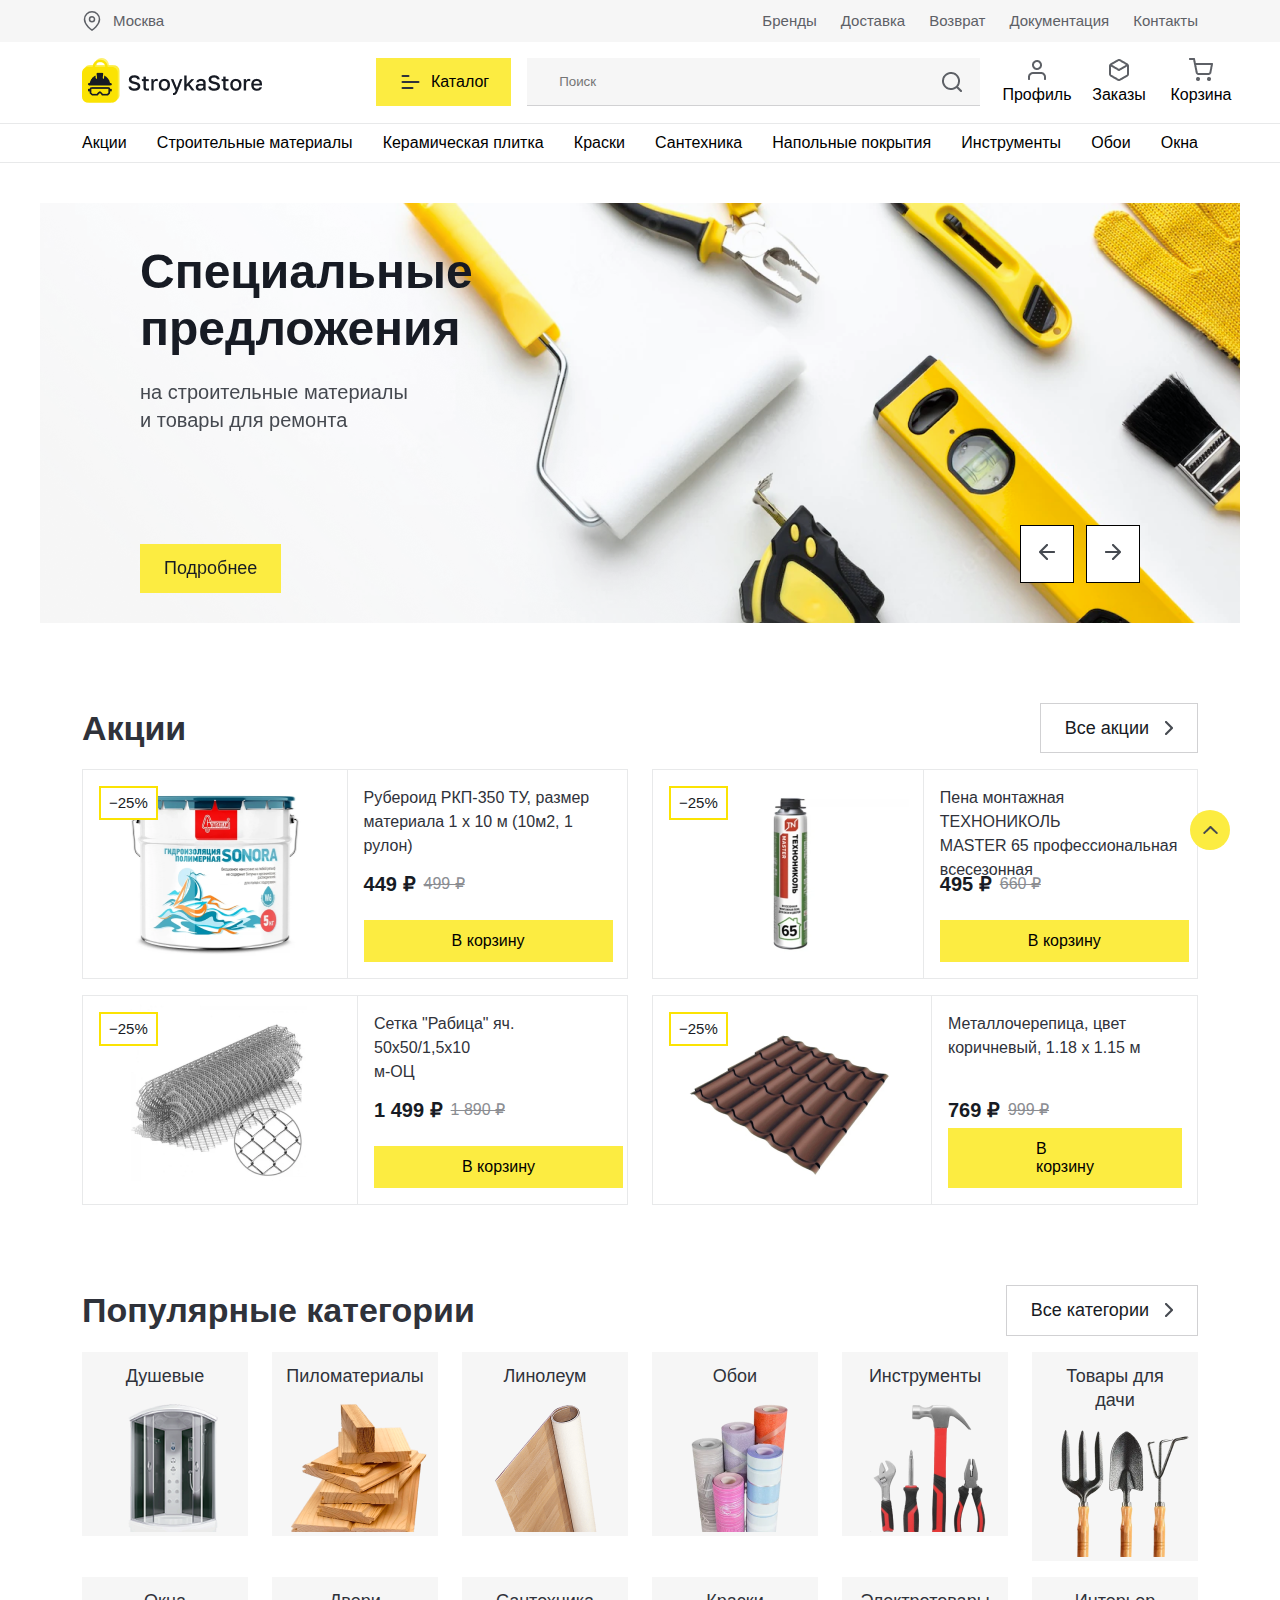
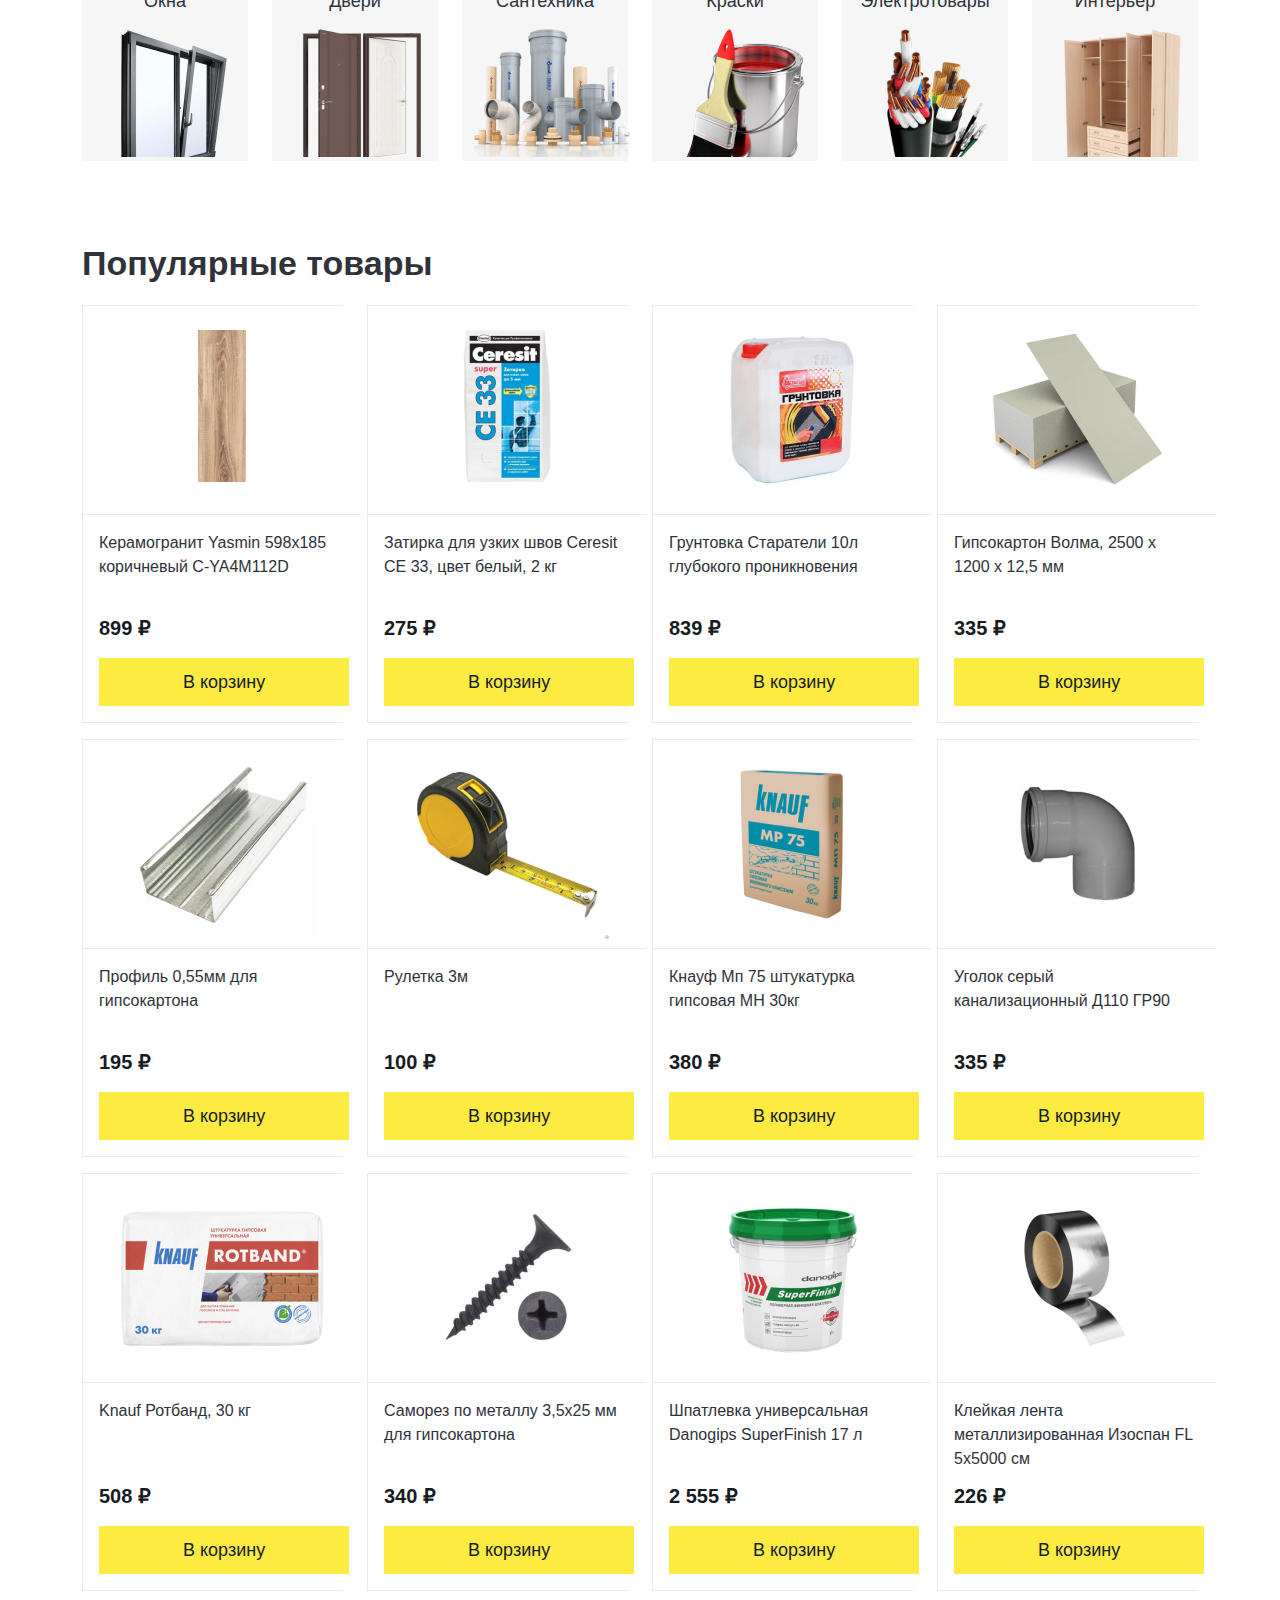
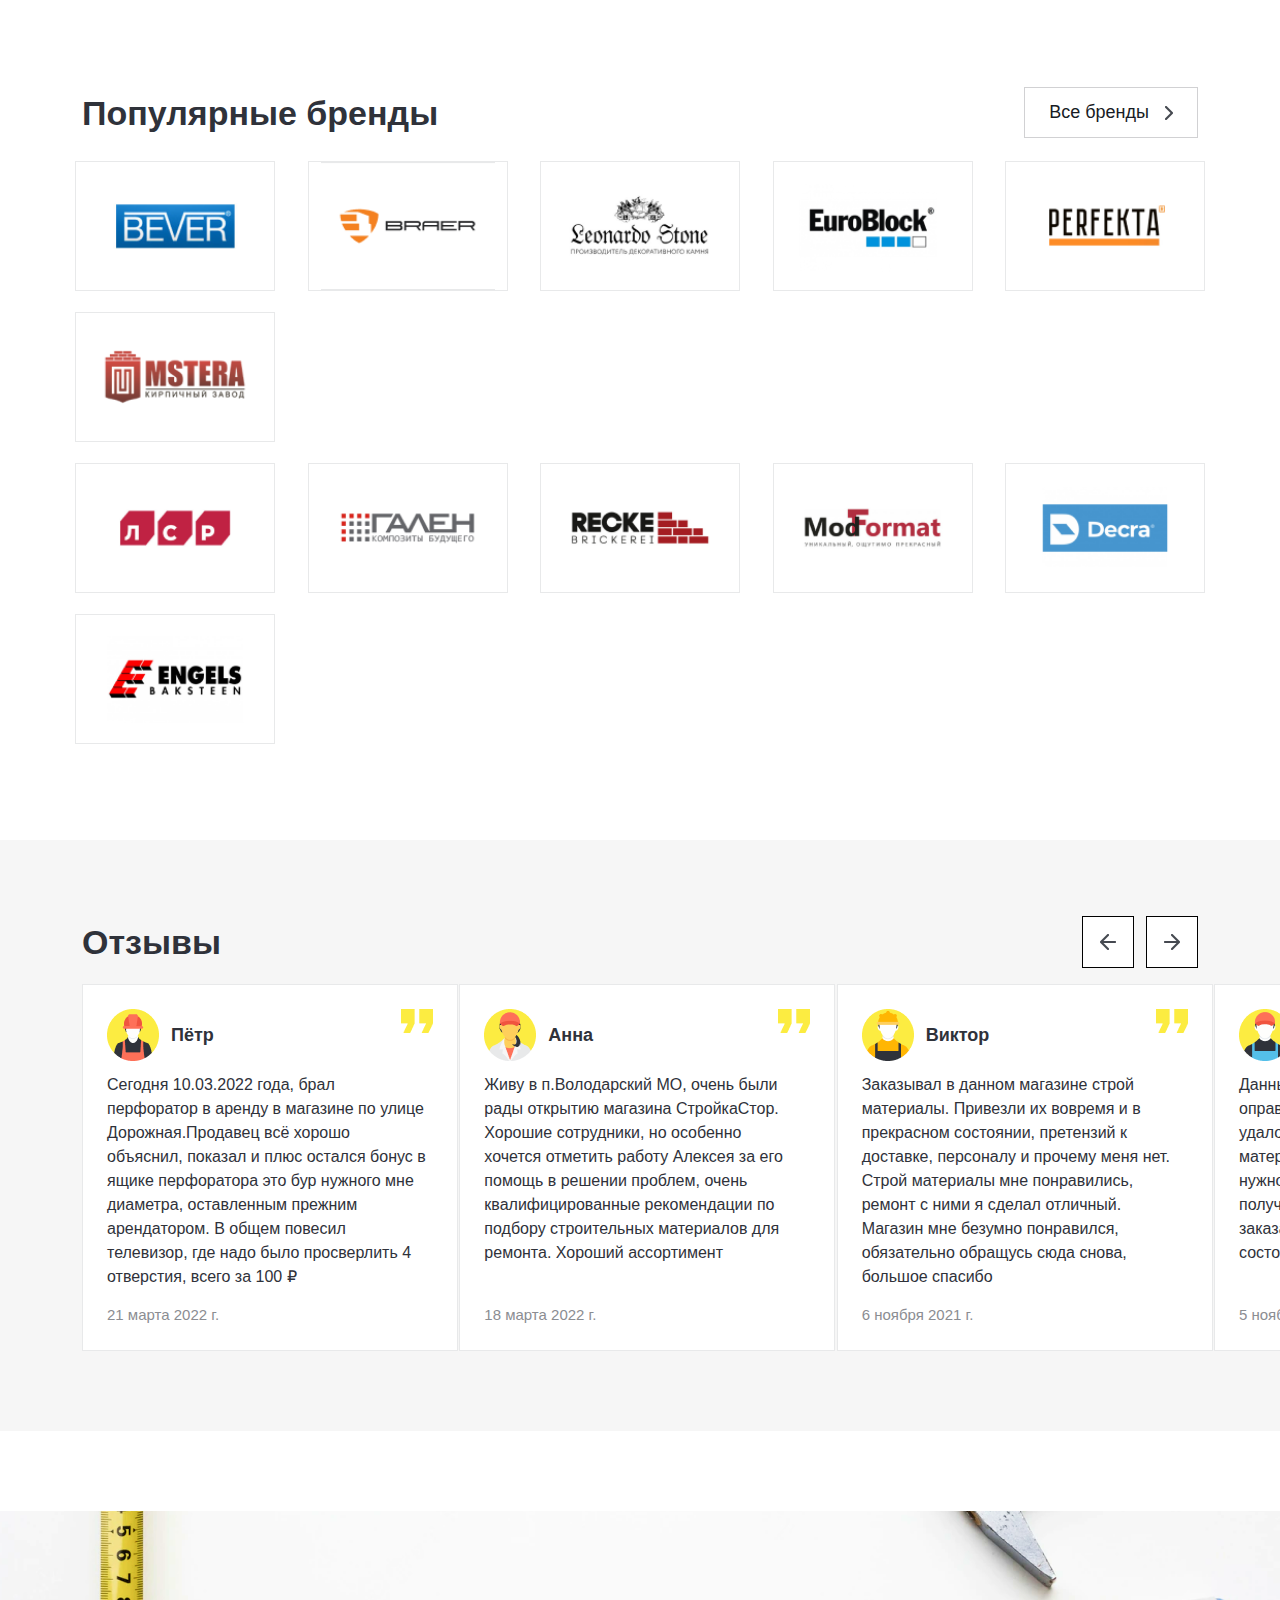
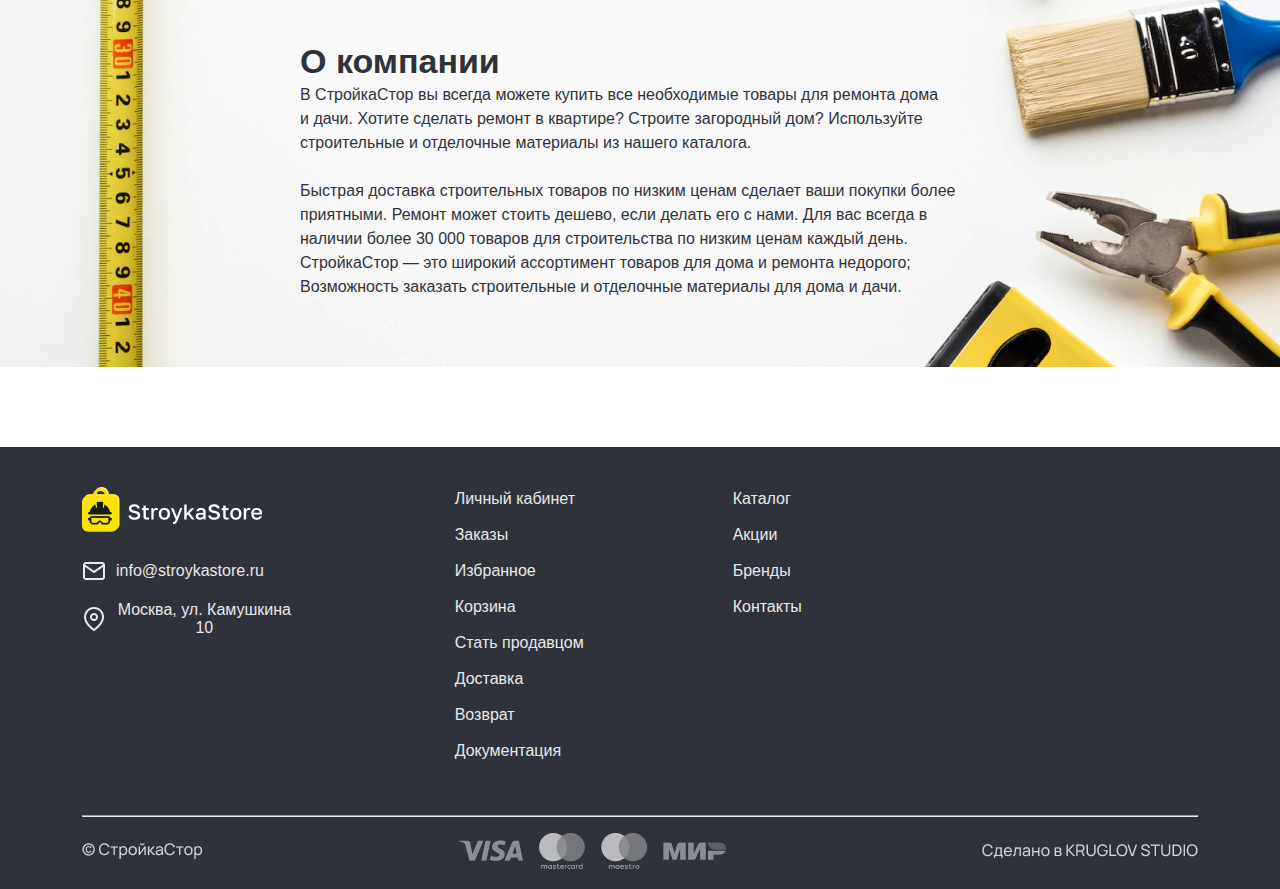
==== commit 417388d2: "обновила структуру" ====
--- a/index.html
+++ b/index.html
@@ -192,6 +192,9 @@
                                 </div>
                                 <div class="stock__box-general-price">
                                     449 ₽
+                                    <div class="stock__box-general-price-min">
+                                        499 ₽
+                                    </div>
                                 </div>
                                 <div class="stock__box-general-btn">
                                     В корзину
@@ -213,6 +216,9 @@
                                 </div>
                                 <div class="stock__box-general-price">
                                     495 ₽
+                                    <div class="stock__box-general-price-min">
+                                        660 ₽
+                                    </div>
                                 </div>
                                 <div class="stock__box-general-btn">
                                     В корзину
@@ -237,6 +243,9 @@
                                 </div>
                                 <div class="stock__box-general-price">
                                     1 499 ₽
+                                    <div class="stock__box-general-price-min">
+                                        1 890 ₽
+                                    </div>
                                 </div>
                                 <div class="stock__box-general-btn">
                                     В корзину
@@ -258,6 +267,9 @@
                                 </div>
                                 <div class="stock__box-general-price">
                                     769 ₽
+                                    <div class="stock__box-general-price-min">
+                                        999 ₽
+                                    </div>
                                 </div>
                                 <div class="stock__box-general-btn">
                                     В корзину
@@ -654,81 +666,45 @@
                 </div>
 
                 <div class="row">
-                    <div class="col-2">
-                        <div class="brands__box">
-                            <a href="" class="brands__link">
-                                <img src="./src/images/brands/img1.png" alt="" class="brands__img"></a>
-                        </div>
-                    </div>
-                    <div class="col-2">
-                        <div class="brands__box">
-                            <a href="" class="brands__link">
-                                <img src="./src/images/brands/img2.png" alt="" class="brands__img"></a>
-                        </div>
-                    </div>
-                    <div class="col-2">
-                        <div class="brands__box">
-                            <a href="" class="brands__link">
-                                <img src="./src/images/brands/img3.png" alt="" class="brands__img"></a>
-                        </div>
-                    </div>
-                    <div class="col-2">
-                        <div class="brands__box">
-                            <a href="" class="brands__link">
-                                <img src="./src/images/brands/img4.png" alt="" class="brands__img"></a>
-                        </div>
-                    </div>
-                    <div class="col-2">
-                        <div class="brands__box">
-                            <a href="" class="brands__link">
-                                <img src="./src/images/brands/img5.png" alt="" class="brands__img"></a>
-                        </div>
-                    </div>
-                    <div class="col-2">
-                        <div class="brands__box">
-                            <a href="" class="brands__link">
-                                <img src="./src/images/brands/img6.png" alt="" class="brands__img"></a>
-                        </div>
-                    </div>
-                </div>
-                <div class="row">
-                    <div class="col-2">
-                        <div class="brands__box">
-                            <a href="" class="brands__link">
-                                <img src="./src/images/brands/img7.png" alt="" class="brands__img"></a>
-                        </div>
-                    </div>
-                    <div class="col-2">
-                        <div class="brands__box">
-                            <a href="" class="brands__link">
-                                <img src="./src/images/brands/img8.png" alt="" class="brands__img"></a>
-                        </div>
-                    </div>
-                    <div class="col-2">
-                        <div class="brands__box">
-                            <a href="" class="brands__link">
-                                <img src="./src/images/brands/img9.png" alt="" class="brands__img"></a>
-                        </div>
-                    </div>
-                    <div class="col-2">
-                        <div class="brands__box">
-                            <a href="" class="brands__link">
-                                <img src="./src/images/brands/img10.png" alt="" class="brands__img"></a>
-                        </div>
-                    </div>
-                    <div class="col-2">
-                        <div class="brands__box">
-                            <a href="" class="brands__link">
-                                <img src="./src/images/brands/img11.png" alt="" class="brands__img"></a>
-                        </div>
-                    </div>
-                    <div class="col-2">
-                        <div class="brands__box">
-                            <a href="" class="brands__link">
-                                <img src="./src/images/brands/img12.png" alt="" class="brands__img"></a>
-                        </div>
-                    </div>
-                </div>
+                    <a href="#" class="block">
+                      <img src="./src/images/brands/img1.png" alt="">
+                    </a>
+                    <a href="#" class="block">
+                      <img src="./src/images/brands/img2.png" alt="">
+                    </a>
+                    <a href="#" class="block">
+                      <img src="./src/images/brands/img3.png" alt="">
+                    </a>
+                    <a href="#" class="block">
+                      <img src="./src/images/brands/img4.png" alt="">
+                    </a>
+                    <a href="#" class="block">
+                      <img src="./src/images/brands/img5.png" alt="">
+                    </a>
+                    <a href="#" class="block">
+                      <img src="./src/images/brands/img6.png" alt="">
+                    </a>
+                  </div>
+                  <div class="row">
+                    <a href="#" class="block">
+                      <img src="./src/images/brands/img7.png" alt="">
+                    </a>
+                    <a href="#" class="block">
+                      <img src="./src/images/brands/img8.png" alt="">
+                    </a>
+                    <a href="#" class="block">
+                      <img src="./src/images/brands/img9.png" alt="">
+                    </a>
+                    <a href="#" class="block">
+                      <img src="./src/images/brands/img10.png" alt="">
+                    </a>
+                    <a href="#" class="block">
+                      <img src="./src/images/brands/img11.png" alt="">
+                    </a>
+                    <a href="#" class="block">
+                      <img src="./src/images/brands/img12.png" alt="">
+                    </a>
+                  </div>
             </div>
         </section>
         <section class="feedback">
@@ -903,7 +879,7 @@
                 <nav class="nav">
                     <div class="row">
                         <div class="col-4">
-                            <a href="../personalArea/" class="footer__link">
+                            <a href="./src/pages/personalArea/" class="footer__link">
                                 <p class="footer__link-text">Личный кабинет</p>
                             </a>
                             <a href="" class="footer__link">
--- a/src/css/style.css
+++ b/src/css/style.css
@@ -95,7 +95,7 @@
 .header-desktop .header-middle__form {
   display: flex;
   position: relative;
-  max-width: 444px;
+  min-width: 444px;
   width: 100%;
   height: 48px;
   justify-content: space-between;
@@ -417,6 +417,9 @@
   color: #2F323A;
 }
 .stock__box-general-price {
+  gap: 8px;
+  align-items: center;
+  display: flex;
   position: absolute;
   bottom: 80px;
   left: 16px;
@@ -427,6 +430,16 @@
   /* identical to box height, or 28px */
   /* Text/171B24 */
   color: #171B24;
+}
+.stock__box-general-price-min {
+  color: var(--text-8-b-8-d-92, #8B8D92);
+  /* Text M+ */
+  text-decoration: line-through;
+  font-size: 16px;
+  font-style: normal;
+  font-weight: 500;
+  line-height: 150%;
+  /* 24px */
 }
 .stock__box-general-btn {
   position: absolute;
@@ -595,15 +608,26 @@
   /* Text/171B24 */
   color: #171B24;
 }
-.brands__box {
-  background: #FFFFFF;
-  /* BG/E8E9EA */
+.brands .row {
+  display: flex;
+  flex-wrap: wrap;
+  justify-content: space-between;
+}
+.brands .block {
+  width: 200px;
+  height: 130px;
   border: 1px solid #E8E9EA;
-  margin-bottom: 19px;
-}
-.brands__img {
-  display: flex;
-  text-align: center;
+  margin: 5px;
+  overflow: hidden;
+  margin-bottom: 16px;
+}
+.brands .block:hover {
+  border-color: #5D6066;
+}
+.brands .block img {
+  width: 100%;
+  height: 100%;
+  object-fit: cover;
 }
 
 .feedback {
@@ -1293,46 +1317,43 @@
 }
 
 .accordion {
-  background-color: #eee;
-  color: #444;
+  background-color: #F6F6F6;
+  color: #2F323A;
   cursor: pointer;
-  padding: 10px;
-  width: 100%;
+  padding: 16px 24px;
+  width: 768px;
   border: none;
   text-align: left;
   outline: none;
-  font-size: 15px;
   transition: 0.4s;
-  font-size: 19px;
+  font-size: 18px;
   font-style: normal;
   font-weight: 500;
   line-height: 136%;
 }
 
-.active,
-.accordion:hover {
-  background-color: #ccc;
-}
-
-.accordion:after {
-  content: "+";
-  color: #777;
+.delivery.active, .delivery.accordion:hover {
+  background-color: #F6F6F6;
+}
+
+.arrow {
+  background: url(../images/delivery/Icon.png) center/cover no-repeat;
+  width: 25px;
+  height: 24px;
+  color: #2F323A;
   font-weight: bold;
   float: right;
   margin-left: 5px;
 }
 
-.active:after {
-  content: "−";
-}
-
 .panel {
+  width: 768px;
   font-size: 16px;
   font-style: normal;
   font-weight: 400;
   line-height: 150%;
-  padding: 0 18px;
-  background-color: white;
+  padding-left: 24px;
+  background-color: #F6F6F6;
   max-height: 0;
   overflow: hidden;
   transition: max-height 0.2s ease-out;
@@ -1368,9 +1389,10 @@
 }
 
 .contacts {
-  padding: 80px 0 80px;
+  padding: 40px 0 80px;
 }
 .contacts__title {
+  padding: 20px 0 40px;
   font-style: normal;
   font-weight: 700;
   font-size: 48px;
@@ -1380,7 +1402,6 @@
   align-items: center;
   /* Text/171B24 */
   color: #171B24;
-  padding-bottom: 40px;
 }
 
 .contacts-info__title {
@@ -1409,7 +1430,7 @@
 }
 
 .docs {
-  padding: 80px 0 80px;
+  padding: 80px 0 280px;
 }
 .docs__ul {
   display: flex;
@@ -1421,6 +1442,7 @@
   font-style: normal;
 }
 .docs__title {
+  padding: 20px 0 40px;
   font-style: normal;
   font-weight: 700;
   font-size: 48px;
@@ -1437,18 +1459,19 @@
   min-height: 208px;
   background: #2F323A;
 }
-.docs__box__card {
-  position: absolute;
-  top: 25px;
+.docs__card {
+  position: absolute;
+  top: 205px;
   padding: 16px;
   min-width: 376px;
   min-height: 148px;
   /* BG/FFFFFF */
-  background: #FFFFFF;
+  background: #ffffff;
   /* BG/E8E9EA */
-  border-top: 1px solid #E8E9EA;
-}
-.docs__box__card-title {
+  border: 1px solid var(--bge-8-e-9-ea, #E8E9EA);
+  background: var(--bgffffff, #FFF);
+}
+.docs__card-title {
   font-style: normal;
   font-weight: 700;
   font-size: 18px;
@@ -1458,7 +1481,7 @@
   color: #2F323A;
   padding-bottom: 4px;
 }
-.docs__box__card-pdf {
+.docs__card-pdf {
   font-style: normal;
   font-weight: 500;
   font-size: 16px;
@@ -1468,7 +1491,7 @@
   color: #2F323A;
   padding-bottom: 28px;
 }
-.docs__box__card-btn {
+.docs__card-btn {
   background: #FCEC41;
   padding: 12px 136px;
   font-style: normal;
@@ -1484,9 +1507,8 @@
   top: 37px;
   left: 55.5px;
   min-width: 260px;
-  min-height: 378.61px;
+  min-height: 308px;
   background: #FFFFFF;
-  box-shadow: 0px 15px 40px rgba(67, 62, 6, 0.1);
 }
 .docs__block-title {
   font-style: normal;
@@ -1501,7 +1523,7 @@
 }
 .docs__block-line-short {
   background: #E9E9E9;
-  bottom: 257px;
+  bottom: 195px;
   left: 20px;
   position: absolute;
   min-width: 175px;
@@ -1510,7 +1532,7 @@
 .docs__block-line-long {
   background: #E9E9E9;
   left: 20px;
-  bottom: 222px;
+  bottom: 160px;
   position: absolute;
   min-width: 220px;
   height: 20px;
@@ -1626,6 +1648,7 @@
   color: #333333;
 }
 .brand-tabs__text {
+  cursor: pointer;
   font-style: normal;
   font-weight: 500;
   font-size: 16px;
@@ -1657,10 +1680,37 @@
   cursor: pointer;
   border: 1px solid #D1D1D3;
   padding: 8px 12px;
+  width: 36px;
+  align-items: center;
+  text-align: center;
+}
+.brand-tabs__btn:hover {
+  background: #FBE303;
+  border: 1px solid #FBE303;
 }
 .brand-tabs__btn_active {
-  background: #FBE303;
-  border: none;
+  width: 50px;
+}
+.brand .row {
+  display: flex;
+  flex-wrap: wrap;
+  justify-content: space-between;
+}
+.brand .block {
+  width: 200px;
+  height: 130px;
+  border: 1px solid #E8E9EA;
+  margin: 5px;
+  overflow: hidden;
+  margin-bottom: 16px;
+}
+.brand .block:hover {
+  border-color: #5D6066;
+}
+.brand .block img {
+  width: 100%;
+  height: 100%;
+  object-fit: cover;
 }
 
 .brand-letters {
@@ -1780,18 +1830,22 @@
   background: url("../../src/images/catalog/Icon.png") left center/16px 16px no-repeat;
 }
 
-.personalArea .reg-popup {
-  position: absolute;
-  max-width: 572px;
-  width: 100%;
-  min-height: 396px;
-  background: #fff;
-  top: 50%;
-  left: 50%;
-  transform: translate(-50%, -50%);
-  display: none;
-}
-.personalArea .reg-popup__title {
+.personalArea__title {
+  padding: 40px auto;
+  color: var(--text-171-b-24, #171B24);
+  font-size: 48px;
+  font-style: normal;
+  font-weight: 700;
+  line-height: 120%;
+}
+.personalArea-reg {
+  height: 604px;
+  width: 768px;
+  width: 100%;
+  border: 1px solid #D1D1D3;
+  background: var(--bgffffff, #FFF);
+}
+.personalArea-reg__title {
   padding: 36px 36px 24px;
   font-style: normal;
   font-weight: 600;
@@ -1799,16 +1853,21 @@
   line-height: 130%;
   /* Text/2F323A */
   color: #2F323A;
-  align-items: center;
-  text-align: center;
-}
-.personalArea .reg-popup__box {
+}
+.personalArea-reg__form {
+  margin-left: 36px;
+  min-width: 768px;
+  width: 100%;
+  height: 604px;
+  padding: 12px 16px;
+}
+.personalArea-reg__box {
   display: flex;
   justify-content: space-around;
   margin: 0 36px;
   gap: 16px;
 }
-.personalArea .reg-popup__text {
+.personalArea-reg__text {
   font-style: normal;
   font-weight: 500;
   font-size: 16px;
@@ -1817,7 +1876,19 @@
   /* Text/2F323A */
   color: #2F323A;
 }
-.personalArea .reg-popup input[type=text] {
+.personalArea-reg input[type=text] {
+  color: #8B8D92;
+  border: 0;
+  outline: none;
+  display: flex;
+  margin: 8px 0 24px;
+  width: 242px;
+  height: 48px;
+  padding: 12px 16px;
+  background: #F6F6F6;
+  border-bottom: 1px solid #D1D1D3;
+}
+.personalArea-reg input[type=password] {
   color: #8B8D92;
   border: 0;
   outline: none;
@@ -1830,20 +1901,7 @@
   background: #F6F6F6;
   border-bottom: 1px solid #D1D1D3;
 }
-.personalArea .reg-popup input[type=password] {
-  color: #8B8D92;
-  border: 0;
-  outline: none;
-  display: flex;
-  margin: 8px 0 24px;
-  max-width: 242px;
-  min-width: 242px;
-  min-height: 48px;
-  padding: 12px 16px;
-  background: #F6F6F6;
-  border-bottom: 1px solid #D1D1D3;
-}
-.personalArea .reg-popup__btn {
+.personalArea-reg__btn {
   display: inline-block;
   margin-left: 36px;
   font-style: normal;
@@ -1853,6 +1911,6 @@
   /* or 24px */
   /* Text/171B24 */
   color: #171B24;
-  padding: 12px 165px;
+  padding: 12px 24px;
   background: #FCEC41;
 }/*# sourceMappingURL=style.css.map */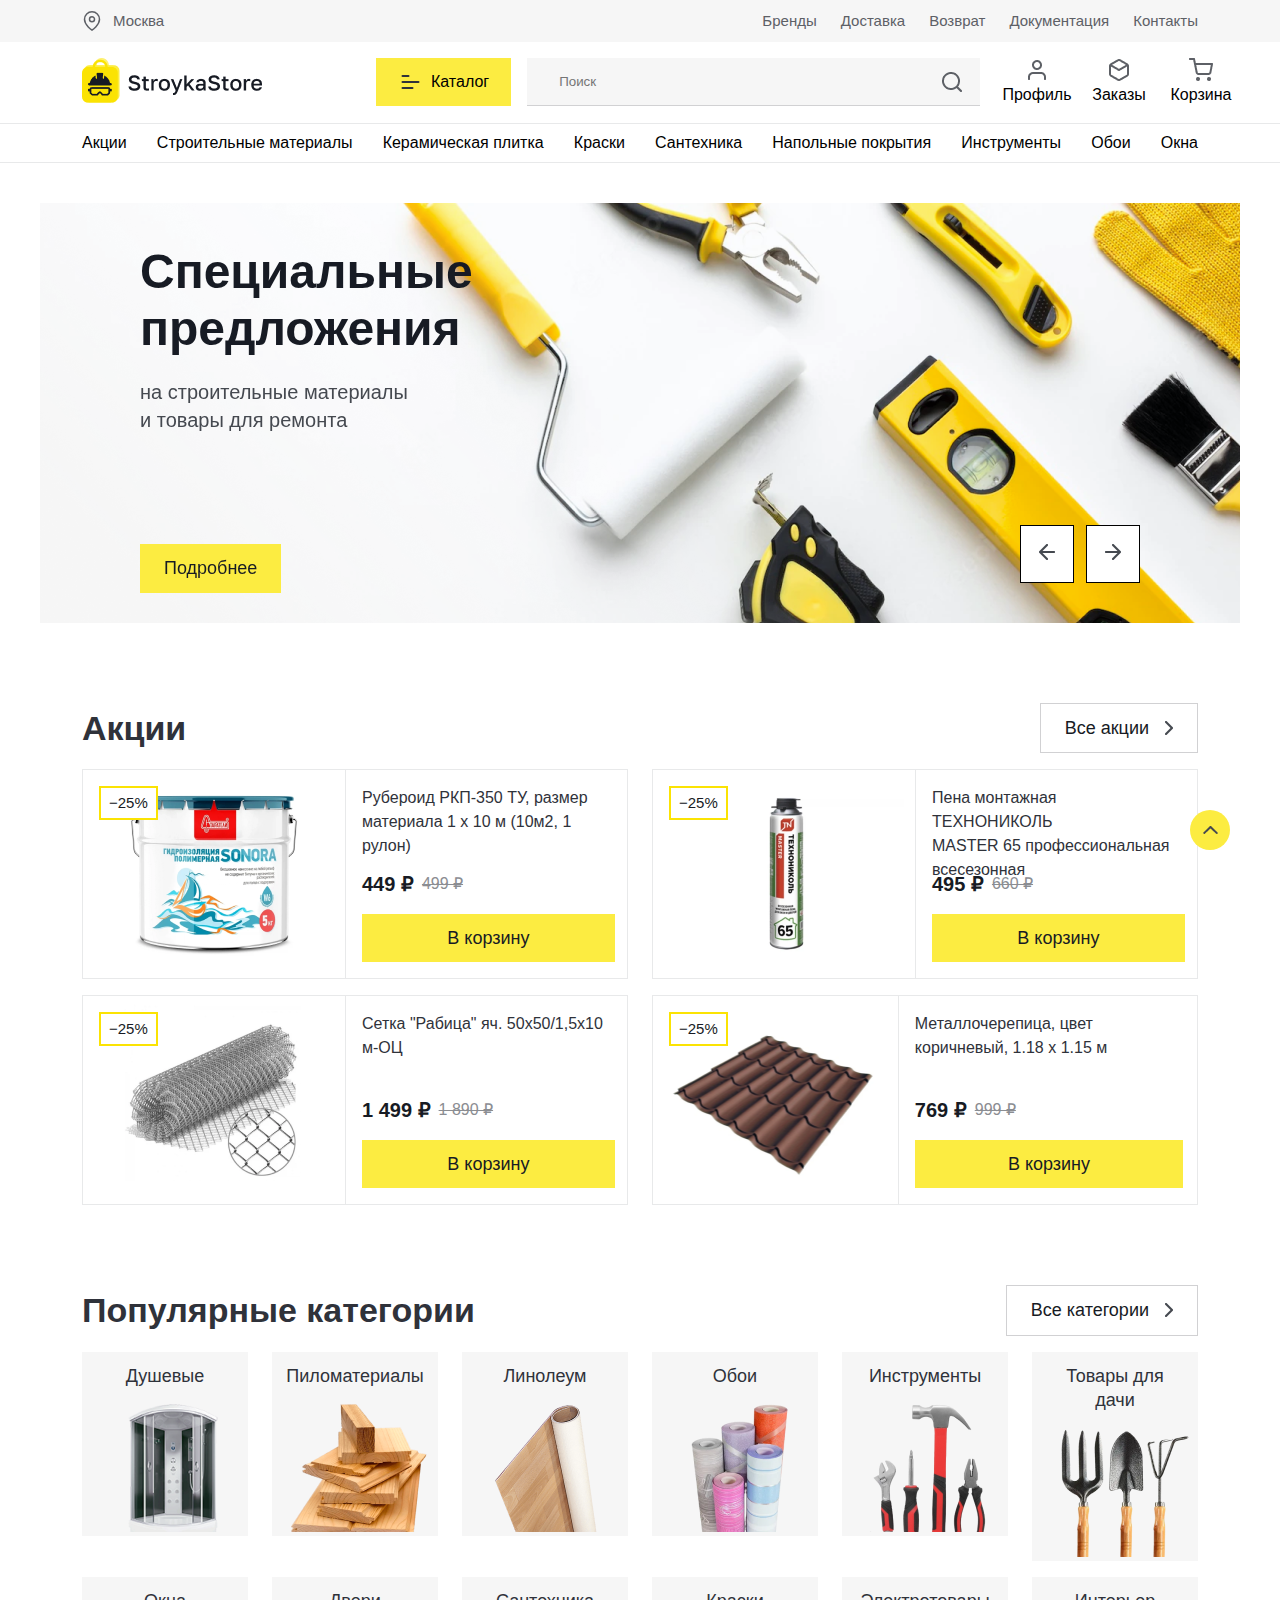
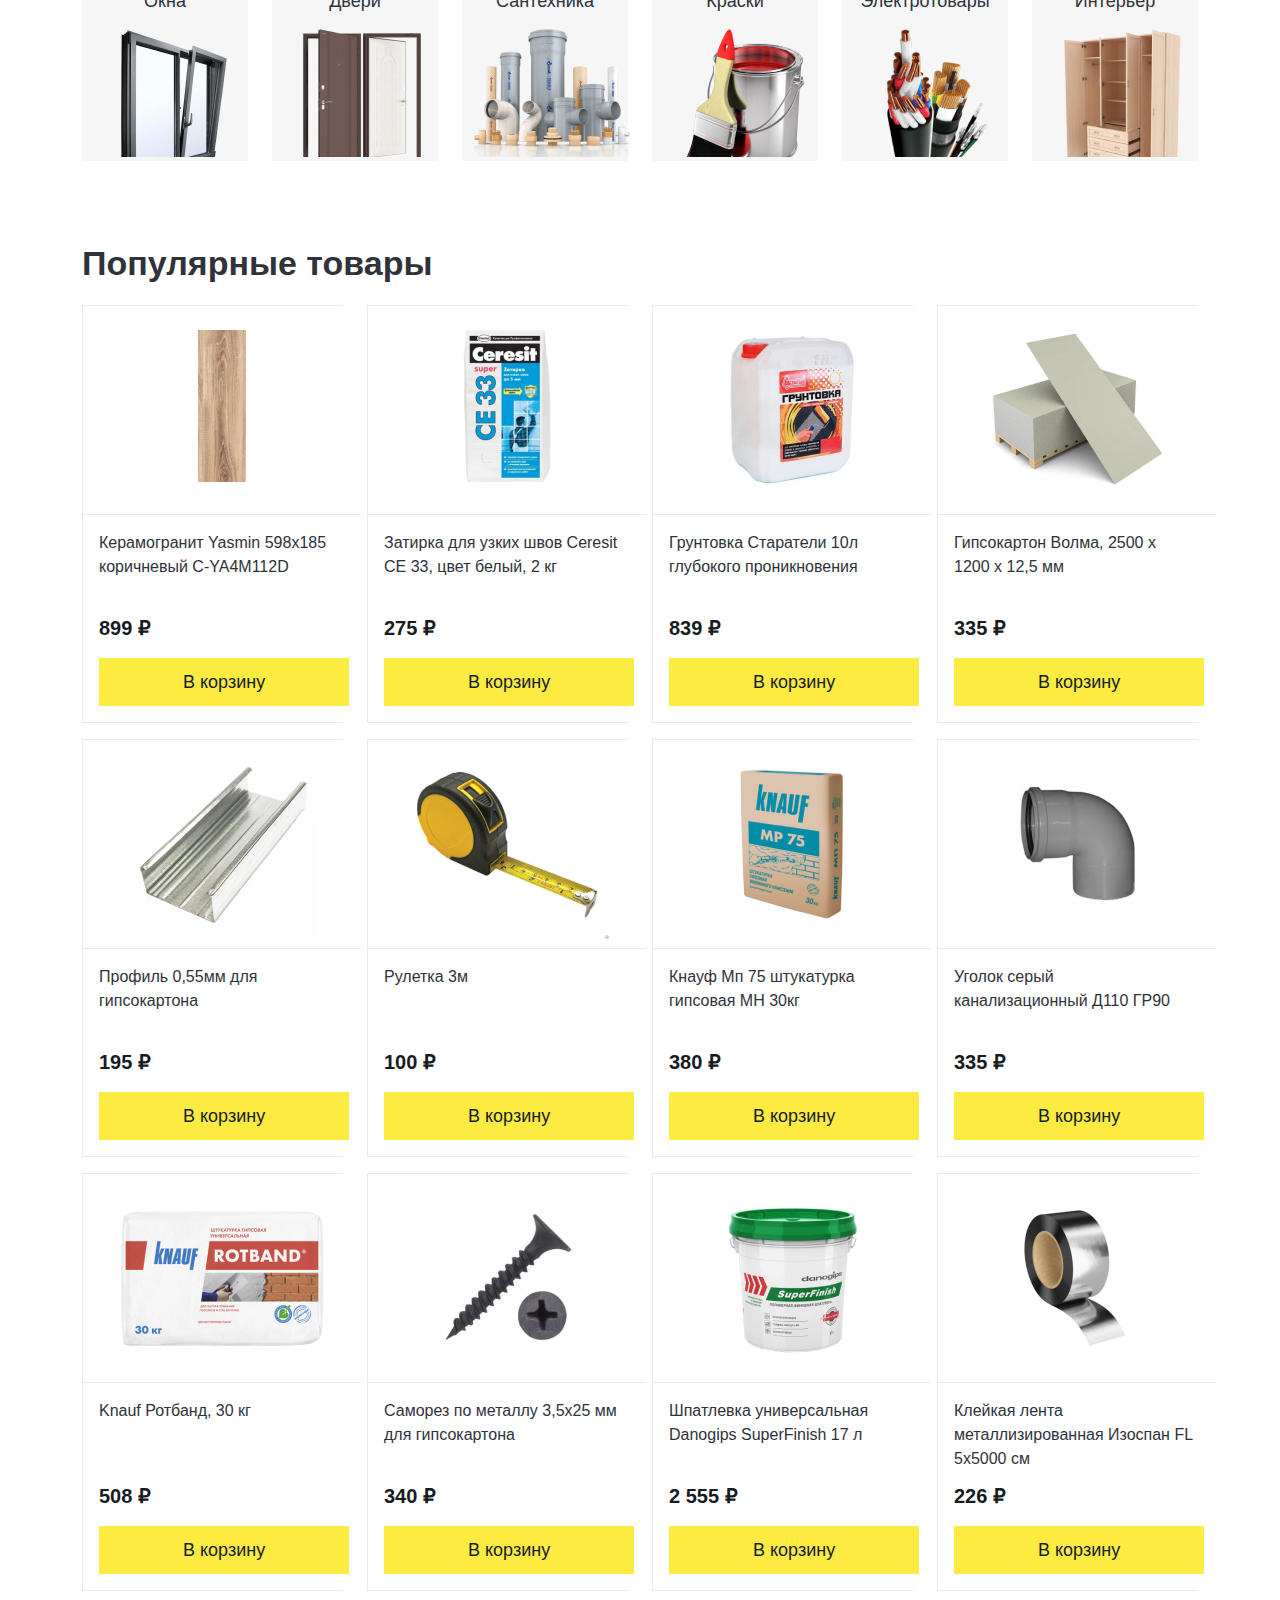
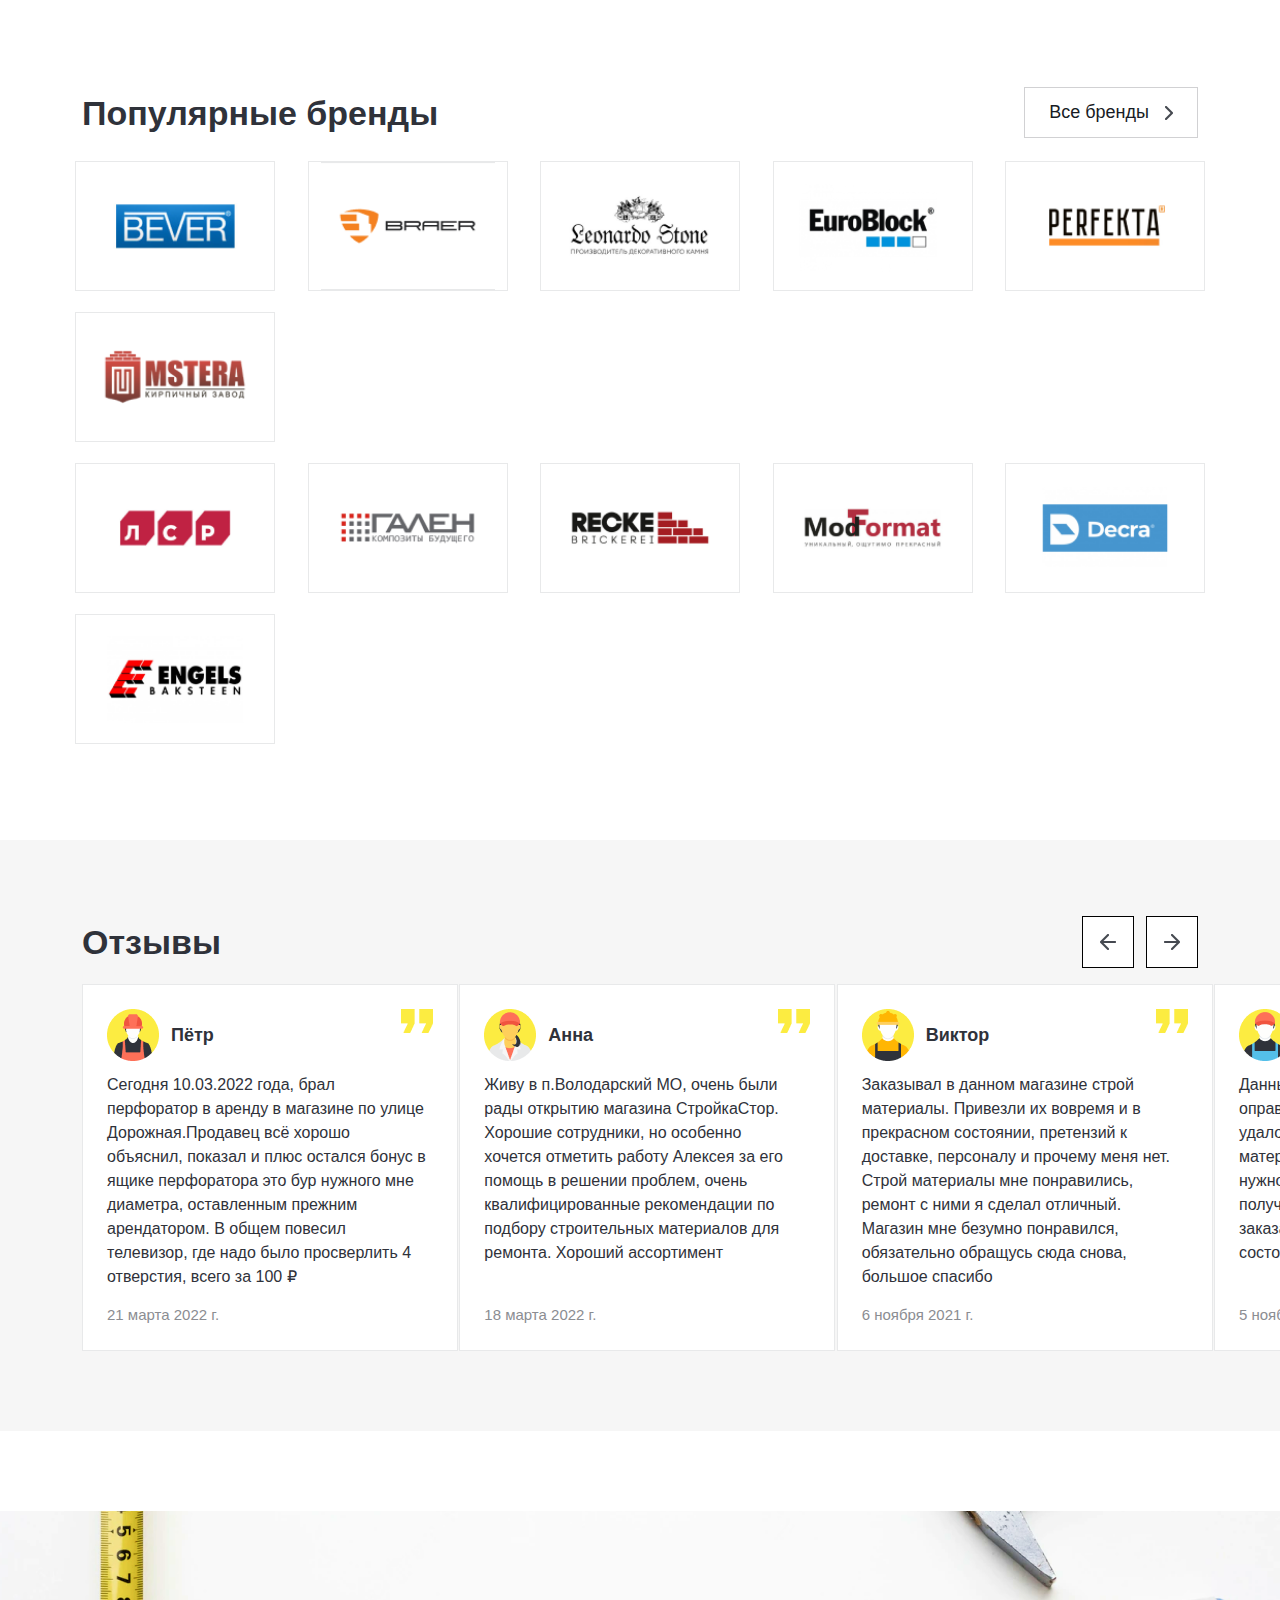
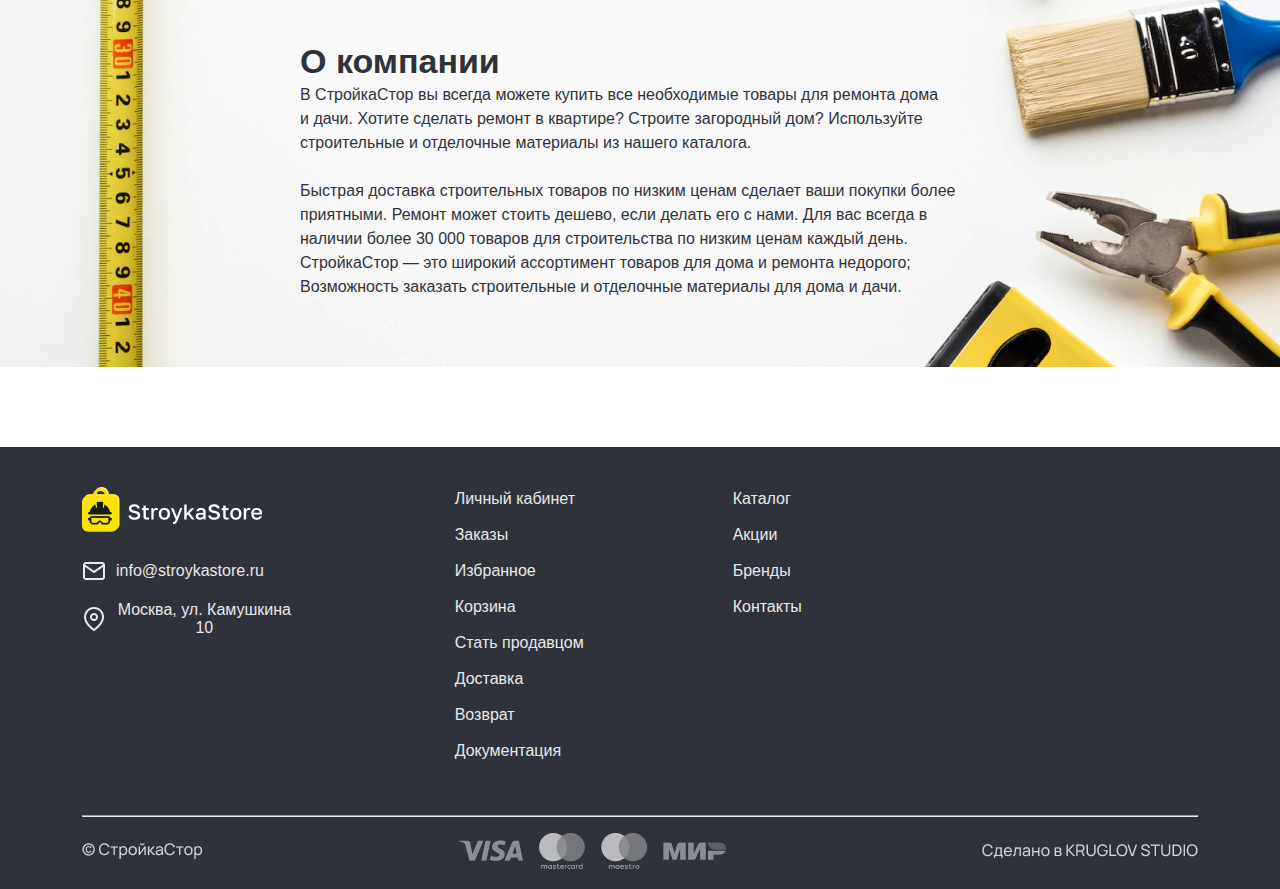
==== commit 5de660a0: "обновила структуру" ====
--- a/index.html
+++ b/index.html
@@ -196,10 +196,14 @@
                                         499 ₽
                                     </div>
                                 </div>
-                                <div class="stock__box-general-btn">
-                                    В корзину
-                                </div>
-
+                                <a href="" class="bestsellers__box-general-btn">
+                                    В корзину
+                                </a>
+                                <div class="counter">
+                                    <button class="counter__btn counter__minus">-</button>
+                                    <input type="number" min="1" max="5" value="0" class="counter__input">
+                                    <button class="counter__btn counter__plus">+</button>
+                                </div>
                             </div>
                         </div>
                     </div>
@@ -220,10 +224,14 @@
                                         660 ₽
                                     </div>
                                 </div>
-                                <div class="stock__box-general-btn">
-                                    В корзину
-                                </div>
-
+                                <a href="" class="bestsellers__box-general-btn">
+                                    В корзину
+                                </a>
+                                <div class="counter">
+                                    <button class="counter__btn counter__minus">-</button>
+                                    <input type="number" min="1" max="5" value="0" class="counter__input">
+                                    <button class="counter__btn counter__plus">+</button>
+                                </div>
                             </div>
                         </div>
                     </div>
@@ -247,10 +255,14 @@
                                         1 890 ₽
                                     </div>
                                 </div>
-                                <div class="stock__box-general-btn">
-                                    В корзину
-                                </div>
-
+                                <a href="" class="bestsellers__box-general-btn">
+                                    В корзину
+                                </a>
+                                <div class="counter">
+                                    <button class="counter__btn counter__minus">-</button>
+                                    <input type="number" min="1" max="5" value="0" class="counter__input">
+                                    <button class="counter__btn counter__plus">+</button>
+                                </div>
                             </div>
                         </div>
                     </div>
@@ -271,10 +283,14 @@
                                         999 ₽
                                     </div>
                                 </div>
-                                <div class="stock__box-general-btn">
-                                    В корзину
-                                </div>
-
+                                <a href="" class="bestsellers__box-general-btn">
+                                    В корзину
+                                </a>
+                                <div class="counter">
+                                    <button class="counter__btn counter__minus">-</button>
+                                    <input type="number" min="1" max="5" value="0" class="counter__input">
+                                    <button class="counter__btn counter__plus">+</button>
+                                </div>
                             </div>
                         </div>
                     </div>
@@ -292,9 +308,7 @@
                         Все категории <img class="category__header-img" src="./src/images/stock/right.png" alt="">
                     </a>
                 </div>
-
                 <div class="row">
-
                     <div class="col-2">
                         <div class="category__box-block">
                             <p class="category__box-block-title">
@@ -442,8 +456,13 @@
                                 <div class="bestsellers__box-general-price">
                                     899 ₽
                                 </div>
-                                <div class="bestsellers__box-general-btn">
-                                    В корзину
+                                <a href="" class="bestsellers__box-general-btn">
+                                    В корзину
+                                </a>
+                                <div class="counter">
+                                    <button class="counter__btn counter__minus">-</button>
+                                    <input type="number" min="1" max="5" value="0" class="counter__input">
+                                    <button class="counter__btn counter__plus">+</button>
                                 </div>
                             </div>
                         </div>
@@ -460,8 +479,13 @@
                                 <div class="bestsellers__box-general-price">
                                     275 ₽
                                 </div>
-                                <div class="bestsellers__box-general-btn">
-                                    В корзину
+                                <a href="" class="bestsellers__box-general-btn">
+                                    В корзину
+                                </a>
+                                <div class="counter">
+                                    <button class="counter__btn counter__minus">-</button>
+                                    <input type="number" min="1" max="5" value="0" class="counter__input">
+                                    <button class="counter__btn counter__plus">+</button>
                                 </div>
                             </div>
                         </div>
@@ -478,8 +502,13 @@
                                 <div class="bestsellers__box-general-price">
                                     839 ₽
                                 </div>
-                                <div class="bestsellers__box-general-btn">
-                                    В корзину
+                                <a href="" class="bestsellers__box-general-btn">
+                                    В корзину
+                                </a>
+                                <div class="counter">
+                                    <button class="counter__btn counter__minus">-</button>
+                                    <input type="number" min="1" max="5" value="0" class="counter__input">
+                                    <button class="counter__btn counter__plus">+</button>
                                 </div>
                             </div>
                         </div>
@@ -497,8 +526,13 @@
                                 <div class="bestsellers__box-general-price">
                                     335 ₽
                                 </div>
-                                <div class="bestsellers__box-general-btn">
-                                    В корзину
+                                <a href="" class="bestsellers__box-general-btn">
+                                    В корзину
+                                </a>
+                                <div class="counter">
+                                    <button class="counter__btn counter__minus">-</button>
+                                    <input type="number" min="1" max="5" value="0" class="counter__input">
+                                    <button class="counter__btn counter__plus">+</button>
                                 </div>
                             </div>
                         </div>
@@ -517,8 +551,13 @@
                                 <div class="bestsellers__box-general-price">
                                     195 ₽
                                 </div>
-                                <div class="bestsellers__box-general-btn">
-                                    В корзину
+                                <a href="" class="bestsellers__box-general-btn">
+                                    В корзину
+                                </a>
+                                <div class="counter">
+                                    <button class="counter__btn counter__minus">-</button>
+                                    <input type="number" min="1" max="5" value="0" class="counter__input">
+                                    <button class="counter__btn counter__plus">+</button>
                                 </div>
                             </div>
                         </div>
@@ -535,8 +574,13 @@
                                 <div class="bestsellers__box-general-price">
                                     100 ₽
                                 </div>
-                                <div class="bestsellers__box-general-btn">
-                                    В корзину
+                                <a href="" class="bestsellers__box-general-btn">
+                                    В корзину
+                                </a>
+                                <div class="counter">
+                                    <button class="counter__btn counter__minus">-</button>
+                                    <input type="number" min="1" max="5" value="0" class="counter__input">
+                                    <button class="counter__btn counter__plus">+</button>
                                 </div>
                             </div>
                         </div>
@@ -553,8 +597,13 @@
                                 <div class="bestsellers__box-general-price">
                                     380 ₽
                                 </div>
-                                <div class="bestsellers__box-general-btn">
-                                    В корзину
+                                <a href="" class="bestsellers__box-general-btn">
+                                    В корзину
+                                </a>
+                                <div class="counter">
+                                    <button class="counter__btn counter__minus">-</button>
+                                    <input type="number" min="1" max="5" value="0" class="counter__input">
+                                    <button class="counter__btn counter__plus">+</button>
                                 </div>
                             </div>
                         </div>
@@ -571,8 +620,13 @@
                                 <div class="bestsellers__box-general-price">
                                     335 ₽
                                 </div>
-                                <div class="bestsellers__box-general-btn">
-                                    В корзину
+                                <a href="" class="bestsellers__box-general-btn">
+                                    В корзину
+                                </a>
+                                <div class="counter">
+                                    <button class="counter__btn counter__minus">-</button>
+                                    <input type="number" min="1" max="5" value="0" class="counter__input">
+                                    <button class="counter__btn counter__plus">+</button>
                                 </div>
                             </div>
                         </div>
@@ -591,8 +645,13 @@
                                 <div class="bestsellers__box-general-price">
                                     508 ₽
                                 </div>
-                                <div class="bestsellers__box-general-btn">
-                                    В корзину
+                                <a href="" class="bestsellers__box-general-btn">
+                                    В корзину
+                                </a>
+                                <div class="counter">
+                                    <button class="counter__btn counter__minus">-</button>
+                                    <input type="number" min="1" max="5" value="0" class="counter__input">
+                                    <button class="counter__btn counter__plus">+</button>
                                 </div>
                             </div>
                         </div>
@@ -609,8 +668,13 @@
                                 <div class="bestsellers__box-general-price">
                                     340 ₽
                                 </div>
-                                <div class="bestsellers__box-general-btn">
-                                    В корзину
+                                <a href="" class="bestsellers__box-general-btn">
+                                    В корзину
+                                </a>
+                                <div class="counter">
+                                    <button class="counter__btn counter__minus">-</button>
+                                    <input type="number" min="1" max="5" value="0" class="counter__input">
+                                    <button class="counter__btn counter__plus">+</button>
                                 </div>
                             </div>
                         </div>
@@ -627,8 +691,13 @@
                                 <div class="bestsellers__box-general-price">
                                     2 555 ₽
                                 </div>
-                                <div class="bestsellers__box-general-btn">
-                                    В корзину
+                                <a href="" class="bestsellers__box-general-btn">
+                                    В корзину
+                                </a>
+                                <div class="counter">
+                                    <button class="counter__btn counter__minus">-</button>
+                                    <input type="number" min="1" max="5" value="0" class="counter__input">
+                                    <button class="counter__btn counter__plus">+</button>
                                 </div>
                             </div>
                         </div>
@@ -645,8 +714,13 @@
                                 <div class="bestsellers__box-general-price">
                                     226 ₽
                                 </div>
-                                <div class="bestsellers__box-general-btn">
-                                    <a href="" class="bestsellers__box-general-link">В корзину</a>
+                                <a href="" class="bestsellers__box-general-btn">
+                                    В корзину
+                                </a>
+                                <div class="counter">
+                                    <button class="counter__btn counter__minus">-</button>
+                                    <input type="number" min="1" max="5" value="0" class="counter__input">
+                                    <button class="counter__btn counter__plus">+</button>
                                 </div>
                             </div>
                         </div>
@@ -667,44 +741,44 @@
 
                 <div class="row">
                     <a href="#" class="block">
-                      <img src="./src/images/brands/img1.png" alt="">
+                        <img src="./src/images/brands/img1.png" alt="">
                     </a>
                     <a href="#" class="block">
-                      <img src="./src/images/brands/img2.png" alt="">
+                        <img src="./src/images/brands/img2.png" alt="">
                     </a>
                     <a href="#" class="block">
-                      <img src="./src/images/brands/img3.png" alt="">
+                        <img src="./src/images/brands/img3.png" alt="">
                     </a>
                     <a href="#" class="block">
-                      <img src="./src/images/brands/img4.png" alt="">
+                        <img src="./src/images/brands/img4.png" alt="">
                     </a>
                     <a href="#" class="block">
-                      <img src="./src/images/brands/img5.png" alt="">
+                        <img src="./src/images/brands/img5.png" alt="">
                     </a>
                     <a href="#" class="block">
-                      <img src="./src/images/brands/img6.png" alt="">
-                    </a>
-                  </div>
-                  <div class="row">
+                        <img src="./src/images/brands/img6.png" alt="">
+                    </a>
+                </div>
+                <div class="row">
                     <a href="#" class="block">
-                      <img src="./src/images/brands/img7.png" alt="">
+                        <img src="./src/images/brands/img7.png" alt="">
                     </a>
                     <a href="#" class="block">
-                      <img src="./src/images/brands/img8.png" alt="">
+                        <img src="./src/images/brands/img8.png" alt="">
                     </a>
                     <a href="#" class="block">
-                      <img src="./src/images/brands/img9.png" alt="">
+                        <img src="./src/images/brands/img9.png" alt="">
                     </a>
                     <a href="#" class="block">
-                      <img src="./src/images/brands/img10.png" alt="">
+                        <img src="./src/images/brands/img10.png" alt="">
                     </a>
                     <a href="#" class="block">
-                      <img src="./src/images/brands/img11.png" alt="">
+                        <img src="./src/images/brands/img11.png" alt="">
                     </a>
                     <a href="#" class="block">
-                      <img src="./src/images/brands/img12.png" alt="">
-                    </a>
-                  </div>
+                        <img src="./src/images/brands/img12.png" alt="">
+                    </a>
+                </div>
             </div>
         </section>
         <section class="feedback">
--- a/src/css/style.css
+++ b/src/css/style.css
@@ -396,11 +396,12 @@
 }
 .stock__box-metal-tile {
   position: relative;
-  width: 278px;
+  width: 45%;
   height: 208px;
   background: url(../images/stock/Img4.png) center/cover no-repeat;
 }
 .stock__box-general {
+  width: 55%;
   position: relative;
   background: #FFFFFF;
   /* BG/E8E9EA */
@@ -442,12 +443,17 @@
   /* 24px */
 }
 .stock__box-general-btn {
+  cursor: pointer;
   position: absolute;
   left: 16px;
   bottom: 16px;
   padding: 12px 88px;
   background: #FCEC41;
 }
+.stock__box-general-btn:hover {
+  background: #2F323A;
+  color: #FFF;
+}
 
 .category__header {
   display: flex;
@@ -484,6 +490,9 @@
 .category__box-block {
   background: #F6F6F6;
   margin-top: 16px;
+}
+.category__box-block:hover {
+  background: var(--main-fdf-074, #FCEC41);
 }
 .category__box-block-title {
   padding: 12px 12px 16px;
@@ -571,6 +580,61 @@
   font-size: 18px;
   line-height: 136%;
   color: #171B24;
+}
+.bestsellers__box-general-btn:hover {
+  background: #2F323A;
+  color: #FFF;
+}
+
+.counter {
+  position: absolute;
+  bottom: 16px;
+  left: 16px;
+  width: 90%;
+  display: none;
+  border: 1px solid var(--bgd-1-d-1-d-3, #D1D1D3);
+  font-style: normal;
+  font-weight: 500;
+  font-size: 19px;
+  line-height: 136%;
+  background: #FFF;
+  color: #171B24;
+}
+.counter__btn {
+  cursor: pointer;
+  border: none;
+  background: #FFF;
+  font-size: 29px;
+  height: 48px;
+  width: 48px;
+}
+.counter__btn:hover {
+  background: #2F323A;
+  color: #FFF;
+}
+.counter__input {
+  outline: none;
+  display: flex;
+  align-items: center;
+  justify-content: center;
+  border: none;
+  border-left: 1px solid var(--bgd-1-d-1-d-3, #D1D1D3);
+  width: 69%;
+  border-right: 1px solid var(--bgd-1-d-1-d-3, #D1D1D3);
+  height: 48px;
+  color: var(--text-171-b-24, #171B24);
+  text-align: center;
+  font-size: 18px;
+  font-style: normal;
+  font-weight: 500;
+  line-height: 136%;
+  /* 24.48px */
+}
+
+input[type=number]::-webkit-outer-spin-button,
+input[type=number]::-webkit-inner-spin-button {
+  -webkit-appearance: none;
+  margin: 0;
 }
 
 .brands {
@@ -1304,6 +1368,7 @@
   border: 1px solid #D1D1D3;
 }
 .accordion__block .accordion__title {
+  margin-left: 130px;
   font-style: normal;
   font-weight: 600;
   font-size: 34px;
@@ -1317,6 +1382,7 @@
 }
 
 .accordion {
+  margin-left: 130px;
   background-color: #F6F6F6;
   color: #2F323A;
   cursor: pointer;
@@ -1346,7 +1412,12 @@
   margin-left: 5px;
 }
 
+.accordion.active .arrow {
+  transform: rotate(180deg);
+}
+
 .panel {
+  margin-left: 130px;
   width: 768px;
   font-size: 16px;
   font-style: normal;
@@ -1636,6 +1707,9 @@
   padding-top: 20px;
 }
 
+.brand {
+  padding-bottom: 80px;
+}
 .brand-tabs__title {
   font-style: normal;
   font-weight: 600;
@@ -1684,12 +1758,14 @@
   align-items: center;
   text-align: center;
 }
+.brand-tabs__btn_active {
+  background: #FBE303;
+  border: 1px solid #FBE303;
+  width: 50px;
+}
 .brand-tabs__btn:hover {
   background: #FBE303;
   border: 1px solid #FBE303;
-}
-.brand-tabs__btn_active {
-  width: 50px;
 }
 .brand .row {
   display: flex;
@@ -1738,6 +1814,9 @@
   padding: 4px 8px;
 }
 
+.catalog {
+  padding-bottom: 80px;
+}
 .catalog-home {
   padding: 40px 40px 0;
 }
@@ -1830,8 +1909,11 @@
   background: url("../../src/images/catalog/Icon.png") left center/16px 16px no-repeat;
 }
 
+.personalArea {
+  margin: auto 0;
+}
 .personalArea__title {
-  padding: 40px auto;
+  padding: 40px 0;
   color: var(--text-171-b-24, #171B24);
   font-size: 48px;
   font-style: normal;
@@ -1839,14 +1921,18 @@
   line-height: 120%;
 }
 .personalArea-reg {
+  margin: 0 auto;
+  position: relative;
   height: 604px;
   width: 768px;
-  width: 100%;
-  border: 1px solid #D1D1D3;
+  border: 1px solid var(--bgd-1-d-1-d-3, #D1D1D3);
   background: var(--bgffffff, #FFF);
+  flex-direction: column;
+  align-items: flex-start;
+  padding: 36px;
+  margin-bottom: 80px;
 }
 .personalArea-reg__title {
-  padding: 36px 36px 24px;
   font-style: normal;
   font-weight: 600;
   font-size: 34px;
@@ -1855,16 +1941,12 @@
   color: #2F323A;
 }
 .personalArea-reg__form {
-  margin-left: 36px;
   min-width: 768px;
   width: 100%;
   height: 604px;
-  padding: 12px 16px;
 }
 .personalArea-reg__box {
   display: flex;
-  justify-content: space-around;
-  margin: 0 36px;
   gap: 16px;
 }
 .personalArea-reg__text {
@@ -1876,41 +1958,58 @@
   /* Text/2F323A */
   color: #2F323A;
 }
-.personalArea-reg input[type=text] {
+.personalArea-reg__btn {
+  position: absolute;
+  bottom: 36px;
+  left: 36px;
+  display: inline-block;
+  font-style: normal;
+  font-weight: 500;
+  font-size: 18px;
+  line-height: 136%;
+  /* or 24px */
+  /* Text/171B24 */
+  color: #171B24;
+  padding: 12px 24px;
+  background: #FCEC41;
+}
+
+.text {
   color: #8B8D92;
   border: 0;
   outline: none;
   display: flex;
-  margin: 8px 0 24px;
-  width: 242px;
+  margin: 16px 0 24px;
+  width: 340px;
   height: 48px;
   padding: 12px 16px;
   background: #F6F6F6;
   border-bottom: 1px solid #D1D1D3;
 }
-.personalArea-reg input[type=password] {
+
+.password {
   color: #8B8D92;
   border: 0;
   outline: none;
   display: flex;
-  margin: 8px 0 24px;
-  max-width: 242px;
-  min-width: 242px;
+  margin: 16px 0 24px;
+  max-width: 340px;
+  min-width: 340px;
   min-height: 48px;
   padding: 12px 16px;
   background: #F6F6F6;
   border-bottom: 1px solid #D1D1D3;
 }
-.personalArea-reg__btn {
-  display: inline-block;
-  margin-left: 36px;
-  font-style: normal;
-  font-weight: 500;
-  font-size: 18px;
-  line-height: 136%;
-  /* or 24px */
-  /* Text/171B24 */
-  color: #171B24;
-  padding: 12px 24px;
-  background: #FCEC41;
+
+.email {
+  color: #8B8D92;
+  border: 0;
+  outline: none;
+  display: flex;
+  margin: 8px 0 24px;
+  width: 696px;
+  height: 48px;
+  padding: 12px 16px;
+  background: #F6F6F6;
+  border-bottom: 1px solid #D1D1D3;
 }/*# sourceMappingURL=style.css.map */